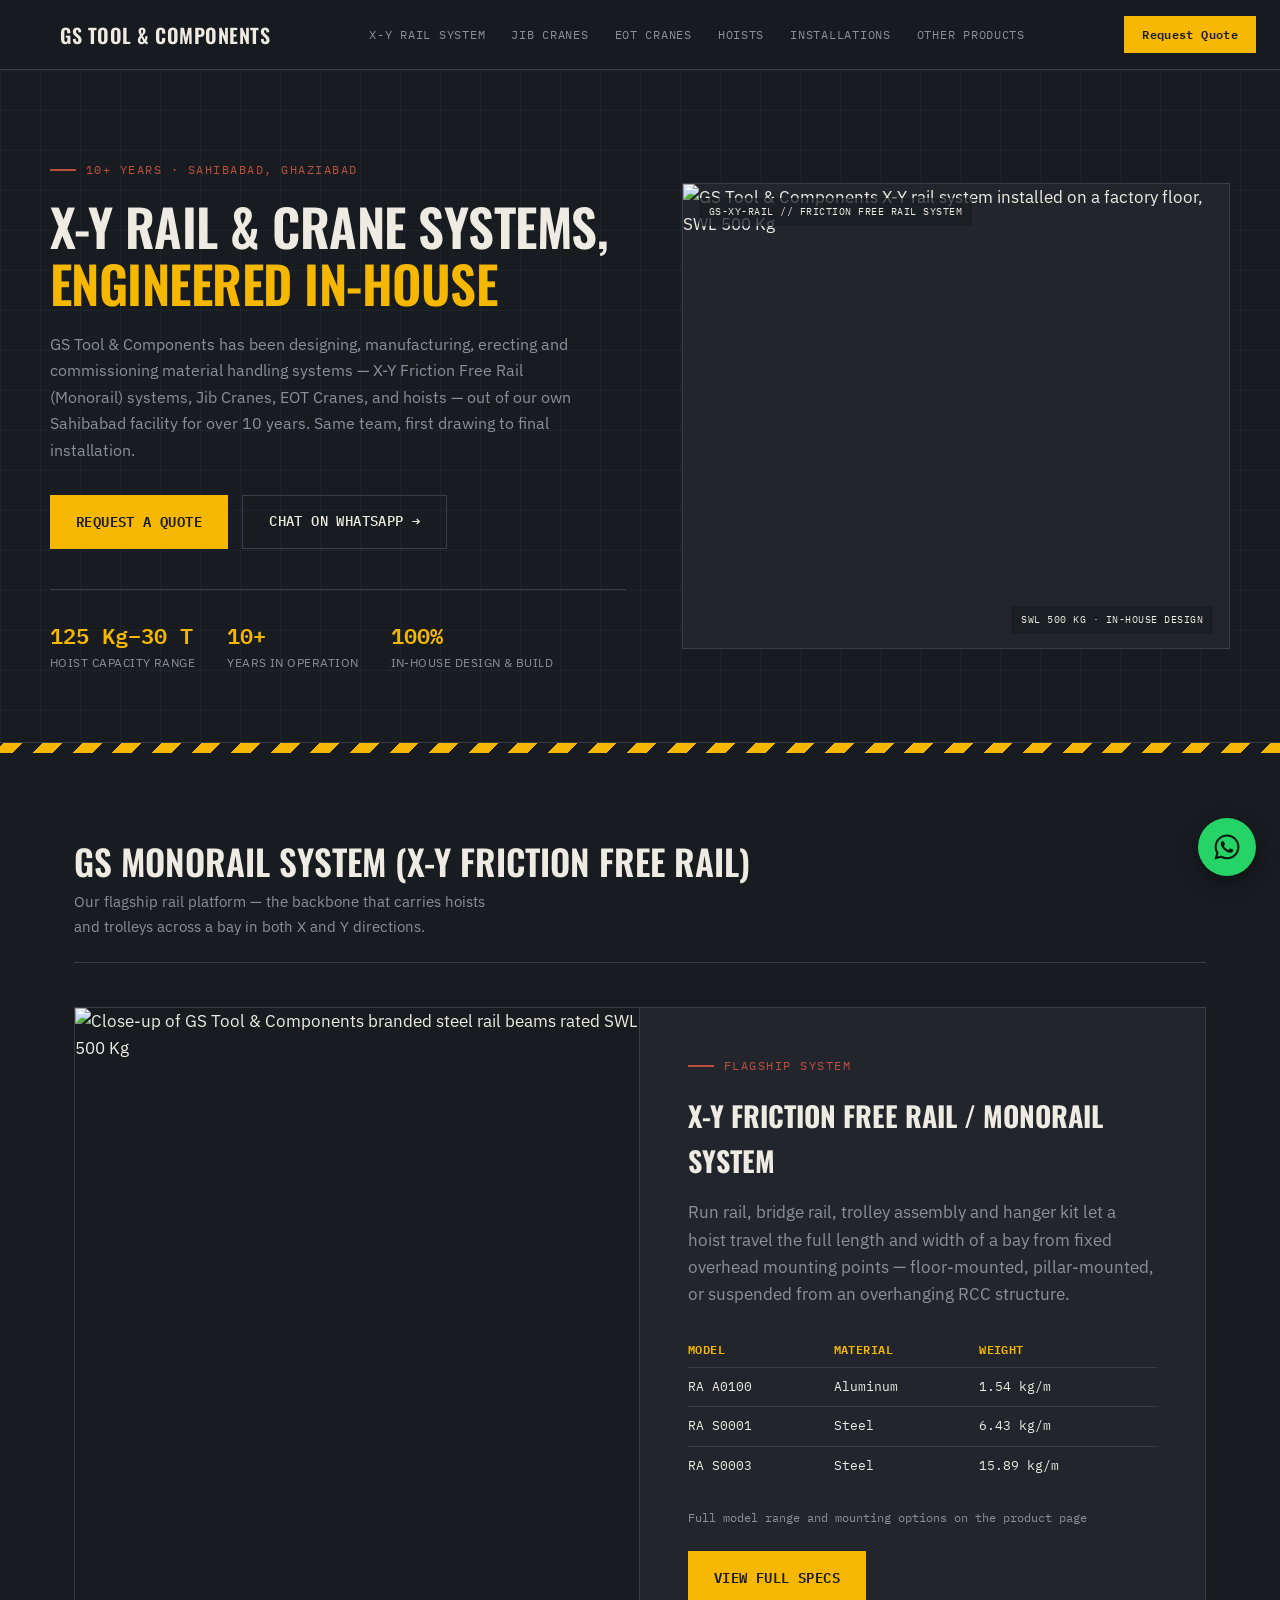
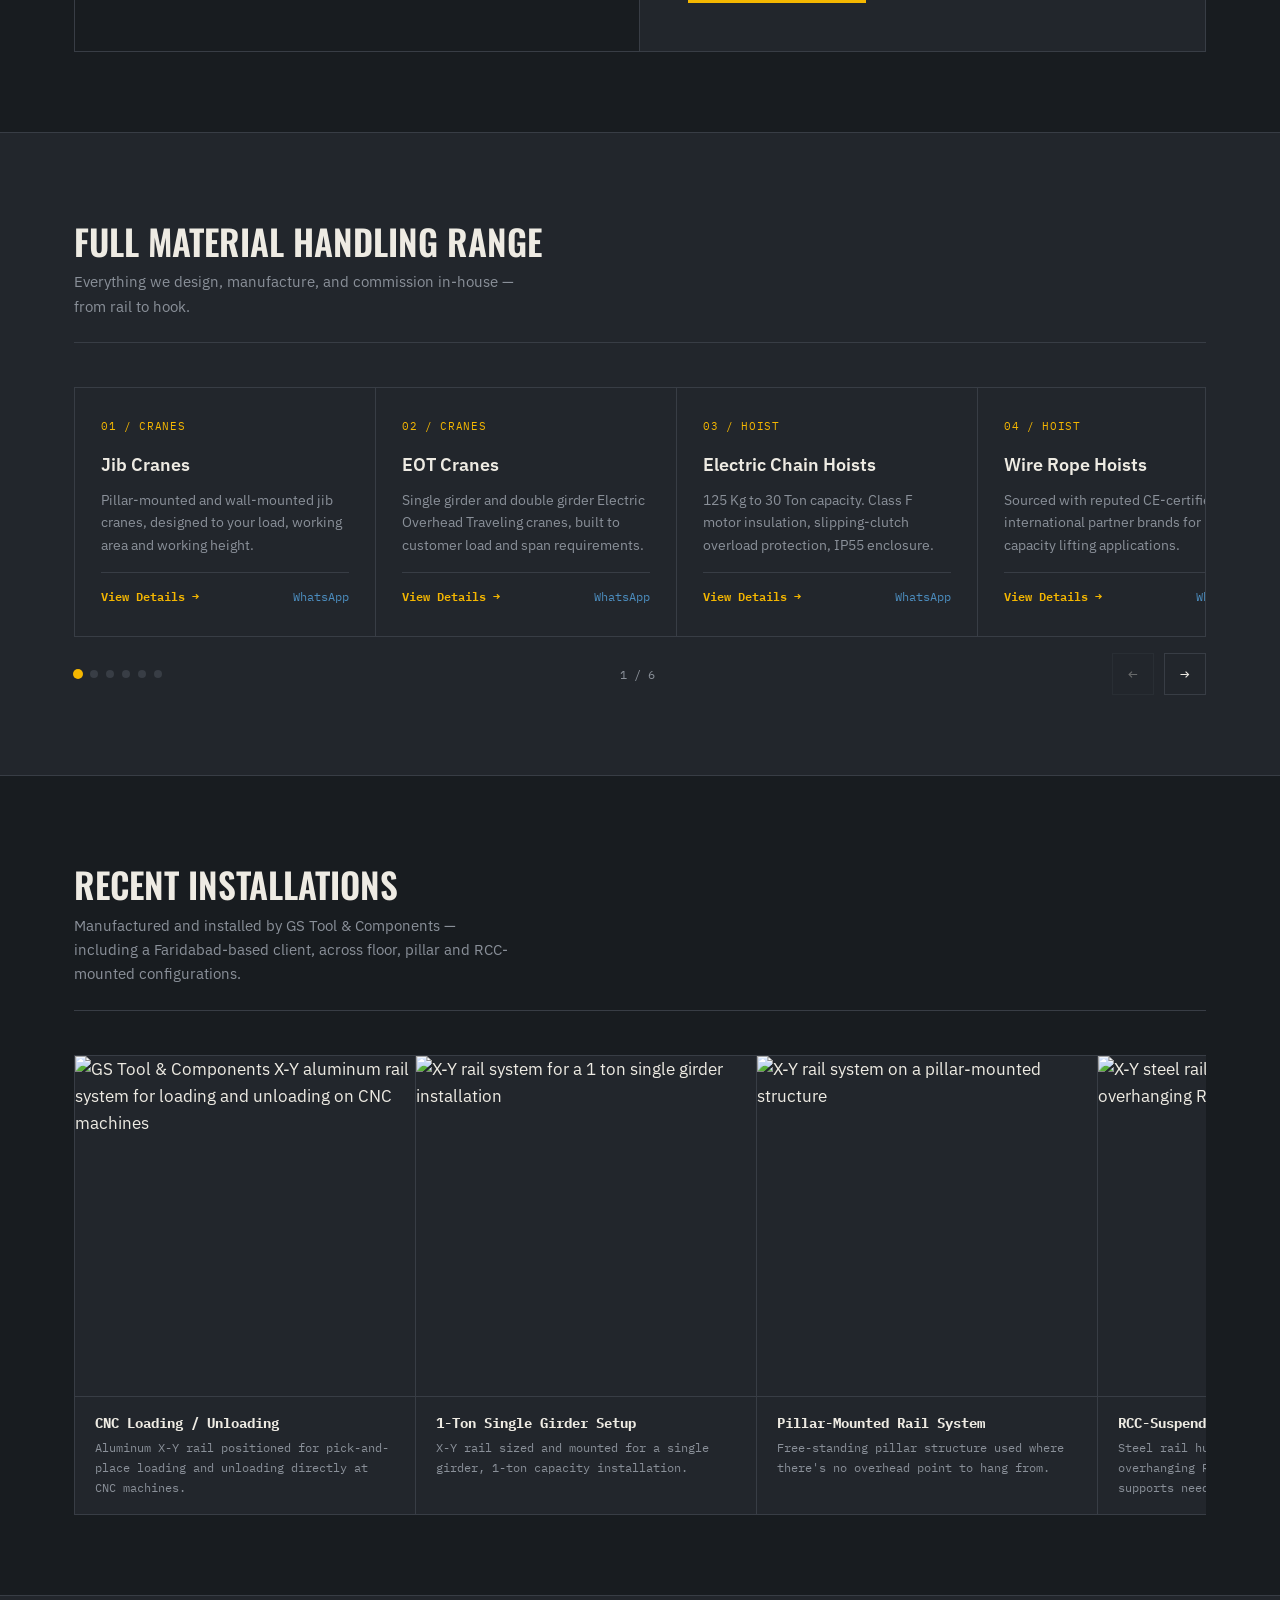
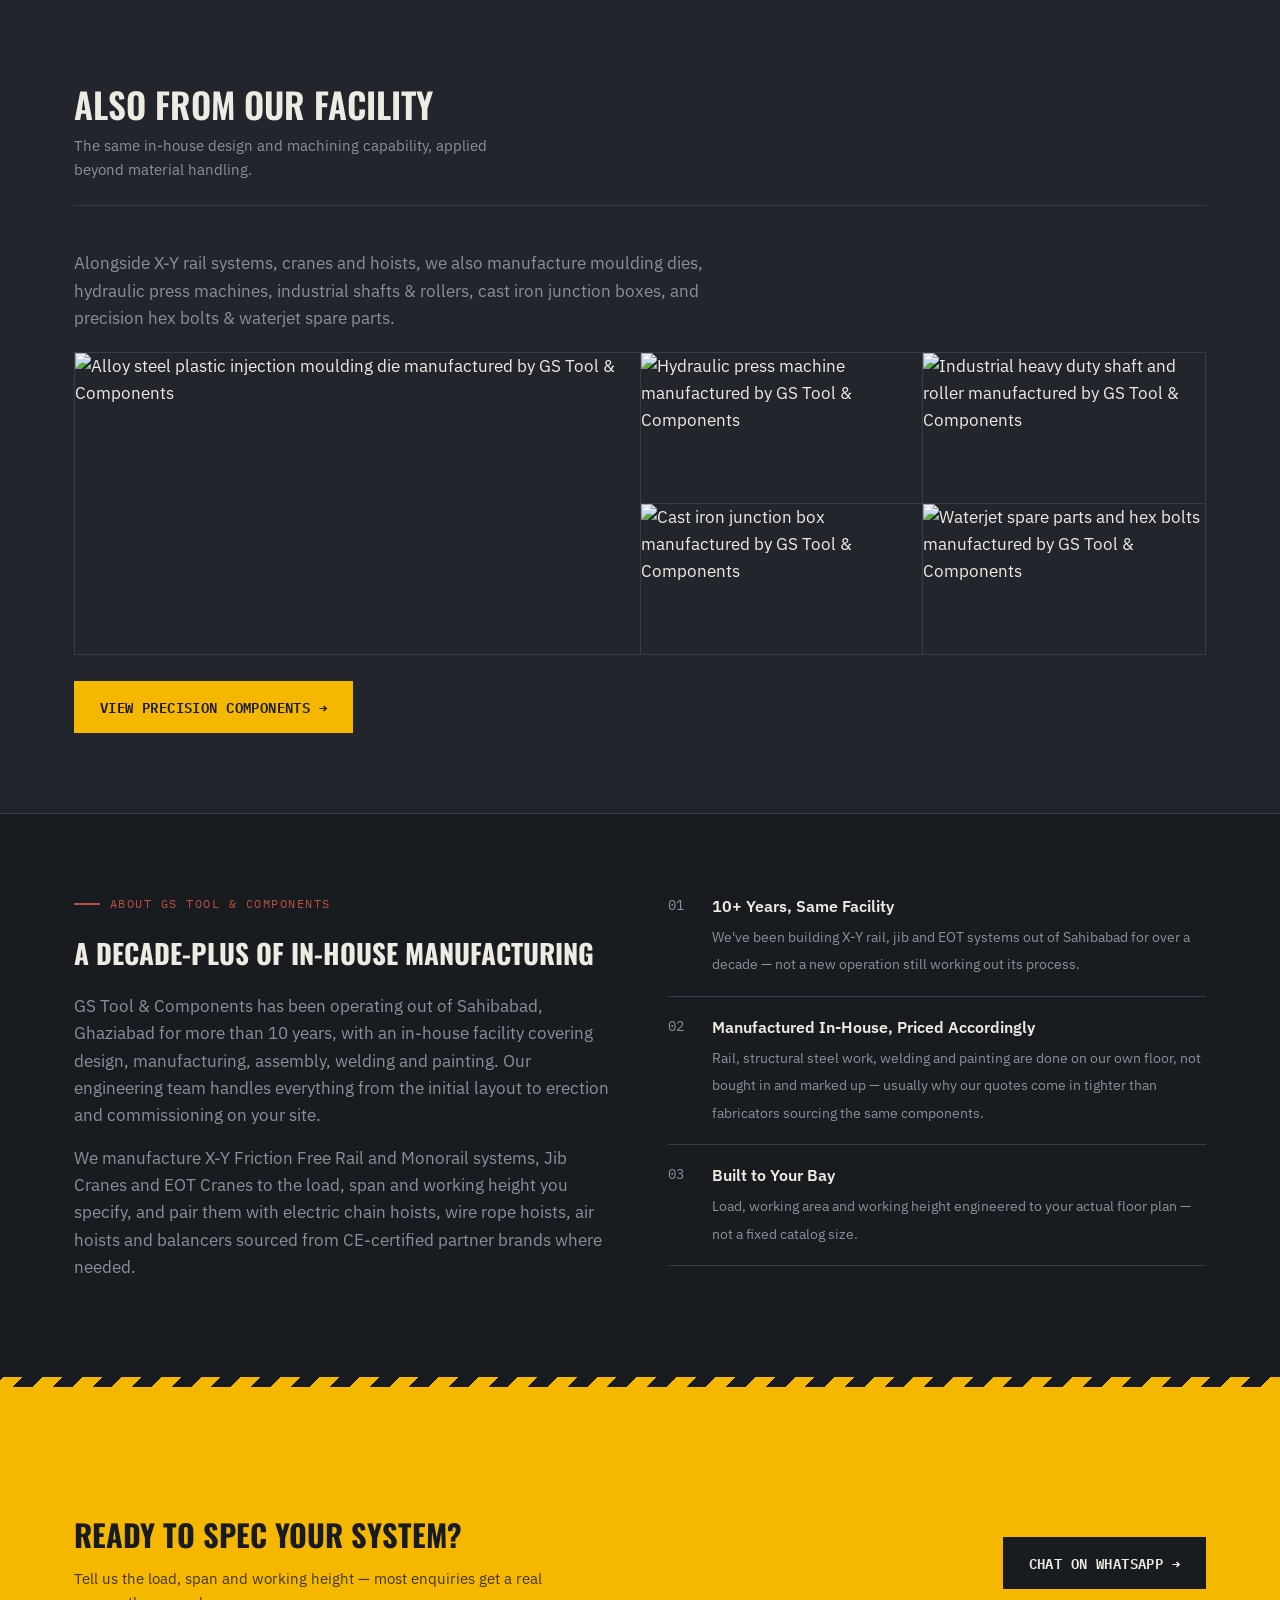
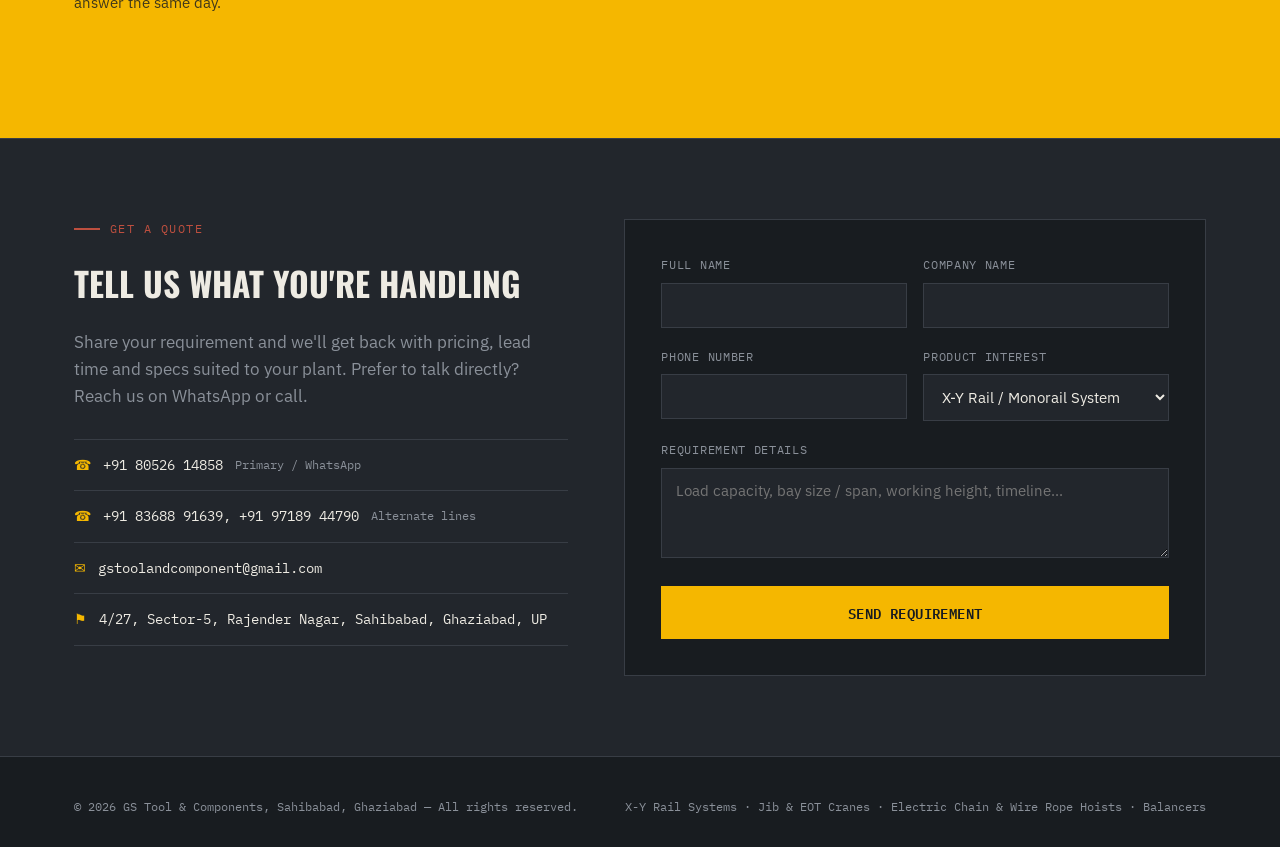
==== index.html @ 78011ec5 "Homepage title: name main products and manufacturer" ====
<!DOCTYPE html>
<html lang="en">
<head>
<meta charset="UTF-8">
<meta name="viewport" content="width=device-width, initial-scale=1.0">
<title>GS Tool &amp; Components | X-Y Rail, Jib &amp; EOT Crane Manufacturer, Ghaziabad</title>
<meta name="description" content="GS Tool & Components is a turnkey material handling solution provider in Ghaziabad, Uttar Pradesh — manufacturing X-Y Friction Free Rail / Monorail systems, Jib Cranes, EOT Cranes, Electric Chain Hoists, Wire Rope Hoists and Balancers.">
<meta name="keywords" content="X-Y friction free rail system, monorail crane manufacturer Ghaziabad, jib crane manufacturer India, EOT crane manufacturer, electric chain hoist supplier, wire rope hoist, air balancer spring balancer, GS Tool and Components">
<link rel="canonical" href="https://gstoolcomponents.com/">
<meta property="og:title" content="GS Tool &amp; Components | X-Y Rail, Jib &amp; EOT Crane Manufacturer, Ghaziabad">
<meta property="og:description" content="GS Tool & Components is a turnkey material handling solution provider in Ghaziabad, Uttar Pradesh — manufacturing X-Y Friction Free Rail / Monorail systems, Jib Cranes, EOT Cranes, Electric Chain Hoists, Wire Rope Hoists and Balancers.">
<meta property="og:type" content="website">

<link rel="preconnect" href="https://fonts.googleapis.com">
<link href="https://fonts.googleapis.com/css2?family=Oswald:wght@400;500;600;700&family=IBM+Plex+Sans:wght@400;500;600;700&family=IBM+Plex+Mono:wght@400;500;600&display=swap" rel="stylesheet">
<link rel="icon" type="image/svg+xml" href="images/favicon.svg">
<link rel="stylesheet" href="css/style.css">
<script type="application/ld+json">
{
  "@context": "https://schema.org",
  "@type": "ManufacturingBusiness",
  "name": "GS Tool & Components",
  "description": "Turnkey material handling solution provider manufacturing X-Y Friction Free Rail / Monorail systems, Jib Cranes, EOT Cranes, Electric Chain Hoists, Wire Rope Hoists and Balancers.",
  "url": "https://gstoolcomponents.com/",
  "telephone": "+91-80526-14858",
  "email": "gstoolandcomponent@gmail.com",
  "address": {
    "@type": "PostalAddress",
    "streetAddress": "4/27, Sector-5, Rajender Nagar",
    "addressLocality": "Sahibabad, Ghaziabad",
    "addressRegion": "Uttar Pradesh",
    "addressCountry": "IN"
  },
  "areaServed": "IN",
  "sameAs": [],
  "makesOffer": [
    { "@type": "Offer", "itemOffered": { "@type": "Service", "name": "X-Y Friction Free Rail / Monorail System" } },
    { "@type": "Offer", "itemOffered": { "@type": "Service", "name": "Jib Crane" } },
    { "@type": "Offer", "itemOffered": { "@type": "Service", "name": "EOT Crane" } },
    { "@type": "Offer", "itemOffered": { "@type": "Service", "name": "Electric Chain Hoist" } },
    { "@type": "Offer", "itemOffered": { "@type": "Service", "name": "Wire Rope Hoist" } },
    { "@type": "Offer", "itemOffered": { "@type": "Service", "name": "Air & Spring Balancers" } },
    { "@type": "Offer", "itemOffered": { "@type": "Service", "name": "Moulding Dies" } },
    { "@type": "Offer", "itemOffered": { "@type": "Service", "name": "Hydraulic Press Machines" } },
    { "@type": "Offer", "itemOffered": { "@type": "Service", "name": "Industrial Shafts & Rollers" } },
    { "@type": "Offer", "itemOffered": { "@type": "Service", "name": "Cast Iron Junction Boxes" } }
  ]
}
</script>
</head>
<body>

<header>
  <div class="header-inner">
    <a class="logo" href="index.html"><span class="mark"></span>GS Tool &amp; Components</a>
    <nav id="siteNav">
      <a href="products/xy-rail-system.html">X-Y Rail System</a>
      <a href="products/jib-crane.html">Jib Cranes</a>
      <a href="products/eot-crane.html">EOT Cranes</a>
      <a href="products/electric-chain-hoist.html">Hoists</a>
      <a href="#installations">Installations</a>
      <a href="products/precision-components.html">Other Products</a>
    </nav>
        <button class="nav-toggle" id="navToggle" aria-label="Toggle menu" aria-expanded="false" aria-controls="siteNav">
      <span></span><span></span><span></span>
    </button>

    <a class="header-cta" href="index.html#contact">Request Quote</a>
  </div>
</header>

<section class="hero">
  <div class="blueprint-bg"></div>
  <div class="hero-inner">
    <div>
      <div class="eyebrow">10+ Years · Sahibabad, Ghaziabad</div>
      <h1>X-Y Rail &amp; Crane Systems, <span>Engineered In-House</span></h1>
      <p class="sub">GS Tool &amp; Components has been designing, manufacturing, erecting and commissioning material handling systems — X-Y Friction Free Rail (Monorail) systems, Jib Cranes, EOT Cranes, and hoists — out of our own Sahibabad facility for over 10 years. Same team, first drawing to final installation.</p>
      <div class="hero-ctas">
        <a href="#contact" class="btn-primary">Request a Quote</a>
        <a href="https://wa.me/918052614858?text=Hi%2C%20I%27m%20interested%20in%20your%20X-Y%20Rail%20/%20Crane%20System.%20Please%20share%20details." class="btn-secondary" target="_blank" rel="noopener">Chat on WhatsApp →</a>
      </div>
      <div class="hero-stats">
        <div><div class="stat-num">125 Kg–30 T</div><div class="stat-label">Hoist Capacity Range</div></div>
        <div><div class="stat-num">10+</div><div class="stat-label">Years in Operation</div></div>
        <div><div class="stat-num">100%</div><div class="stat-label">In-House Design &amp; Build</div></div>
      </div>
    </div>
    <div class="crane-stage">
      <img class="crane-photo" src="images/installation-01.jpg" alt="GS Tool & Components X-Y rail system installed on a factory floor, SWL 500 Kg">
    </div>
  </div>
</section>

<div class="hazard-divider"></div>

<section id="rail">
  <div class="wrap">
    <div class="section-head">
      <div>
        <h2>GS Monorail System (X-Y Friction Free Rail)</h2>
        <p>Our flagship rail platform — the backbone that carries hoists and trolleys across a bay in both X and Y directions.</p>
      </div>
    </div>
    <div class="spotlight">
      <div class="spotlight-grid">
        <div class="spotlight-media">
          <img src="images/installation-02.jpg" alt="Close-up of GS Tool & Components branded steel rail beams rated SWL 500 Kg" loading="lazy">
        </div>
        <div class="spotlight-content">
          <div class="eyebrow">Flagship System</div>
          <h3>X-Y Friction Free Rail / Monorail System</h3>
          <p class="desc">Run rail, bridge rail, trolley assembly and hanger kit let a hoist travel the full length and width of a bay from fixed overhead mounting points — floor-mounted, pillar-mounted, or suspended from an overhanging RCC structure.</p>
          <table class="spec-table">
            <tr><th>Model</th><th>Material</th><th>Weight</th></tr>
            <tr><td>RA A0100</td><td>Aluminum</td><td>1.54 kg/m</td></tr>
            <tr><td>RA S0001</td><td>Steel</td><td>6.43 kg/m</td></tr>
            <tr><td>RA S0003</td><td>Steel</td><td>15.89 kg/m</td></tr>
          </table>
          <div class="spec-note">Full model range and mounting options on the product page</div>
          <a href="products/xy-rail-system.html" class="btn-primary" style="display:inline-block;">View Full Specs</a>
        </div>
      </div>
    </div>
  </div>
</section>

<section id="products" style="background:var(--graphite-panel); border-top:1px solid var(--hairline); border-bottom:1px solid var(--hairline);">
  <div class="wrap">
    <div class="section-head">
      <div>
        <h2>Full Material Handling Range</h2>
        <p>Everything we design, manufacture, and commission in-house — from rail to hook.</p>
      </div>
    </div>
    <div class="carousel">
      <div class="carousel-track" id="productsTrack">
        <div class="product-card">
          <span class="product-index">01 / CRANES</span>
          <h4>Jib Cranes</h4>
          <p>Pillar-mounted and wall-mounted jib cranes, designed to your load, working area and working height.</p>
          <div class="product-card-links"><a class="view-details" href="products/jib-crane.html">View Details →</a><a href="https://wa.me/918052614858?text=Hi%2C%20I%27d%20like%20a%20quote%20for%20a%20Jib%20Crane." target="_blank" rel="noopener">WhatsApp</a></div>
        </div>
        <div class="product-card">
          <span class="product-index">02 / CRANES</span>
          <h4>EOT Cranes</h4>
          <p>Single girder and double girder Electric Overhead Traveling cranes, built to customer load and span requirements.</p>
          <div class="product-card-links"><a class="view-details" href="products/eot-crane.html">View Details →</a><a href="https://wa.me/918052614858?text=Hi%2C%20I%27d%20like%20a%20quote%20for%20an%20EOT%20Crane." target="_blank" rel="noopener">WhatsApp</a></div>
        </div>
        <div class="product-card">
          <span class="product-index">03 / HOIST</span>
          <h4>Electric Chain Hoists</h4>
          <p>125 Kg to 30 Ton capacity. Class F motor insulation, slipping-clutch overload protection, IP55 enclosure.</p>
          <div class="product-card-links"><a class="view-details" href="products/electric-chain-hoist.html">View Details →</a><a href="https://wa.me/918052614858?text=Hi%2C%20I%27d%20like%20a%20quote%20for%20an%20Electric%20Chain%20Hoist." target="_blank" rel="noopener">WhatsApp</a></div>
        </div>
        <div class="product-card">
          <span class="product-index">04 / HOIST</span>
          <h4>Wire Rope Hoists</h4>
          <p>Sourced with reputed CE-certified international partner brands for higher-capacity lifting applications.</p>
          <div class="product-card-links"><a class="view-details" href="products/wire-rope-hoist.html">View Details →</a><a href="https://wa.me/918052614858?text=Hi%2C%20I%27d%20like%20a%20quote%20for%20a%20Wire%20Rope%20Hoist." target="_blank" rel="noopener">WhatsApp</a></div>
        </div>
        <div class="product-card">
          <span class="product-index">05 / HOIST</span>
          <h4>Air Hoists</h4>
          <p>Pneumatic hoisting for hazardous or wash-down areas where electric hoists aren't suitable.</p>
          <div class="product-card-links"><a class="view-details" href="products/air-hoist.html">View Details →</a><a href="https://wa.me/918052614858?text=Hi%2C%20I%27d%20like%20a%20quote%20for%20an%20Air%20Hoist." target="_blank" rel="noopener">WhatsApp</a></div>
        </div>
        <div class="product-card">
          <span class="product-index">06 / ERGONOMICS</span>
          <h4>Air &amp; Spring Balancers</h4>
          <p>Zero-gravity air balancers (50–270 Kg) and spring balancers — tool hose, air tool reel, torque reel, and more.</p>
          <div class="product-card-links"><a class="view-details" href="products/balancers.html">View Details →</a><a href="https://wa.me/918052614858?text=Hi%2C%20I%27d%20like%20a%20quote%20for%20Air%20/%20Spring%20Balancers." target="_blank" rel="noopener">WhatsApp</a></div>
        </div>
      </div>
      <div class="carousel-nav">
        <div class="carousel-dots" id="productsDots"></div>
        <span class="carousel-counter" id="productsCounter"></span>
        <div class="carousel-arrows">
          <button class="carousel-btn" id="productsPrev" aria-label="Previous products" type="button">←</button>
          <button class="carousel-btn" id="productsNext" aria-label="Next products" type="button">→</button>
        </div>
      </div>
    </div>
  </div>
</section>

<section id="installations">
  <div class="wrap">
    <div class="section-head">
      <div>
        <h2>Recent Installations</h2>
        <p>Manufactured and installed by GS Tool &amp; Components — including a Faridabad-based client, across floor, pillar and RCC-mounted configurations.</p>
      </div>
    </div>
    <div class="carousel ticker">
      <div class="carousel-track ticker-track" id="galleryTrack">
        <div class="gallery-item">
          <img src="images/installation-03-cnc-loading.jpg" alt="GS Tool & Components X-Y aluminum rail system for loading and unloading on CNC machines" loading="lazy">
          <div class="gallery-caption"><strong>CNC Loading / Unloading</strong>Aluminum X-Y rail positioned for pick-and-place loading and unloading directly at CNC machines.</div>
        </div>
        <div class="gallery-item">
          <img src="images/installation-06-single-girder.jpg" alt="X-Y rail system for a 1 ton single girder installation" loading="lazy">
          <div class="gallery-caption"><strong>1-Ton Single Girder Setup</strong>X-Y rail sized and mounted for a single girder, 1-ton capacity installation.</div>
        </div>
        <div class="gallery-item">
          <img src="images/installation-04-pillar-mounted.jpg" alt="X-Y rail system on a pillar-mounted structure" loading="lazy">
          <div class="gallery-caption"><strong>Pillar-Mounted Rail System</strong>Free-standing pillar structure used where there's no overhead point to hang from.</div>
        </div>
        <div class="gallery-item">
          <img src="images/installation-05-rcc-mounted.jpg" alt="X-Y steel rail system suspended from an overhanging RCC structure" loading="lazy">
          <div class="gallery-caption"><strong>RCC-Suspended Rail System</strong>Steel rail hung directly from an overhanging RCC structure — no floor supports needed.</div>
        </div>
      </div>
    </div>
  </div>
</section>

<section style="background:var(--graphite-panel); border-top:1px solid var(--hairline); border-bottom:1px solid var(--hairline);">
  <div class="wrap">
    <div class="section-head">
      <div>
        <h2>Also From Our Facility</h2>
        <p>The same in-house design and machining capability, applied beyond material handling.</p>
      </div>
    </div>
    <p style="color:var(--steel-gray-mid); max-width:640px; margin-bottom:20px;">Alongside X-Y rail systems, cranes and hoists, we also manufacture moulding dies, hydraulic press machines, industrial shafts &amp; rollers, cast iron junction boxes, and precision hex bolts &amp; waterjet spare parts.</p>
    <div class="collage-grid">
      <div class="collage-item collage-big"><img src="images/moulding-die-01.jpg" alt="Alloy steel plastic injection moulding die manufactured by GS Tool & Components" loading="lazy"></div>
      <div class="collage-item"><img src="images/hydraulic-press-01.jpg" alt="Hydraulic press machine manufactured by GS Tool & Components" loading="lazy"></div>
      <div class="collage-item"><img src="images/shaft-roller-01.jpg" alt="Industrial heavy duty shaft and roller manufactured by GS Tool & Components" loading="lazy"></div>
      <div class="collage-item"><img src="images/junction-box-01.jpeg" alt="Cast iron junction box manufactured by GS Tool & Components" loading="lazy"></div>
      <div class="collage-item"><img src="images/waterjet-part-01.jpeg" alt="Waterjet spare parts and hex bolts manufactured by GS Tool & Components" loading="lazy"></div>
    </div>
    <a href="products/precision-components.html" class="btn-primary" style="display:inline-block;">View Precision Components →</a>
  </div>
</section>

<section id="about">
  <div class="wrap">
    <div class="about-grid">
      <div>
        <div class="eyebrow">About GS Tool &amp; Components</div>
        <h2 style="font-family:var(--font-display); text-transform:uppercase; font-size:1.7rem; margin-bottom:18px;">A Decade-Plus of In-House Manufacturing</h2>
        <p>GS Tool &amp; Components has been operating out of Sahibabad, Ghaziabad for more than 10 years, with an in-house facility covering design, manufacturing, assembly, welding and painting. Our engineering team handles everything from the initial layout to erection and commissioning on your site.</p>
        <p>We manufacture X-Y Friction Free Rail and Monorail systems, Jib Cranes and EOT Cranes to the load, span and working height you specify, and pair them with electric chain hoists, wire rope hoists, air hoists and balancers sourced from CE-certified partner brands where needed.</p>
      </div>
      <ul class="why-list">
        <li><span class="why-num">01</span><div><strong>10+ Years, Same Facility</strong><span>We've been building X-Y rail, jib and EOT systems out of Sahibabad for over a decade — not a new operation still working out its process.</span></div></li>
        <li><span class="why-num">02</span><div><strong>Manufactured In-House, Priced Accordingly</strong><span>Rail, structural steel work, welding and painting are done on our own floor, not bought in and marked up — usually why our quotes come in tighter than fabricators sourcing the same components.</span></div></li>
        <li><span class="why-num">03</span><div><strong>Built to Your Bay</strong><span>Load, working area and working height engineered to your actual floor plan — not a fixed catalog size.</span></div></li>
      </ul>
    </div>
  </div>
</section>

<div class="hazard-divider"></div>

<section class="cta-band">
  <div class="wrap cta-band-inner">
    <div>
      <h2>Ready to Spec Your System?</h2>
      <p>Tell us the load, span and working height — most enquiries get a real answer the same day.</p>
    </div>
    <a href="https://wa.me/918052614858?text=Hi%2C%20I%27d%20like%20to%20get%20a%20quote." class="btn-dark" target="_blank" rel="noopener">Chat on WhatsApp →</a>
  </div>
</section>

<section class="lead-section" id="contact">
  <div class="wrap">
    <div class="lead-grid">
      <div class="lead-info">
        <div class="eyebrow">Get a Quote</div>
        <h2>Tell Us What You're Handling</h2>
        <p>Share your requirement and we'll get back with pricing, lead time and specs suited to your plant. Prefer to talk directly? Reach us on WhatsApp or call.</p>
        <div class="contact-line"><span class="ico">☎</span> +91 80526 14858<small>Primary / WhatsApp</small></div>
        <div class="contact-line"><span class="ico">☎</span> +91 83688 91639, +91 97189 44790<small>Alternate lines</small></div>
        <div class="contact-line"><span class="ico">✉</span> gstoolandcomponent@gmail.com</div>
        <div class="contact-line"><span class="ico">⚑</span> 4/27, Sector-5, Rajender Nagar, Sahibabad, Ghaziabad, UP</div>
      </div>

      <div>
        <form id="leadForm">
          <div class="form-two">
            <div class="form-row">
              <label for="name">Full Name</label>
              <input type="text" id="name" required>
            </div>
            <div class="form-row">
              <label for="company">Company Name</label>
              <input type="text" id="company">
            </div>
          </div>
          <div class="form-two">
            <div class="form-row">
              <label for="phone">Phone Number</label>
              <input type="tel" id="phone" required>
            </div>
            <div class="form-row">
              <label for="interest">Product Interest</label>
              <select id="interest">
                <option selected>X-Y Rail / Monorail System</option>
                <option>Jib Crane</option>
                <option>EOT Crane</option>
                <option>Electric Chain Hoist</option>
                <option>Wire Rope Hoist</option>
                <option>Air Hoist</option>
                <option>Air / Spring Balancer</option>
                <option>Precision Components / Fabrication</option>
                <option>Other</option>
              </select>
            </div>
          </div>
          <div class="form-row">
            <label for="message">Requirement Details</label>
            <textarea id="message" placeholder="Load capacity, bay size / span, working height, timeline..."></textarea>
          </div>
          <button type="submit" class="form-submit">Send Requirement</button>
        </form>
      </div>
    </div>
  </div>
</section>

<footer>
  <div class="wrap footer-inner">
    <div>© <span id="year"></span> GS Tool &amp; Components, Sahibabad, Ghaziabad — All rights reserved.</div>
    <div>X-Y Rail Systems · Jib &amp; EOT Cranes · Electric Chain &amp; Wire Rope Hoists · Balancers</div>
  </div>
</footer>

<a class="float-wa" href="https://wa.me/918052614858?text=Hi%2C%20I%20have%20an%20enquiry%20about%20your%20products." target="_blank" rel="noopener" aria-label="Chat on WhatsApp">
  <svg width="30" height="30" viewBox="0 0 24 24" fill="#0b1a10"><path d="M12.04 2c-5.46 0-9.9 4.44-9.9 9.9 0 1.75.46 3.45 1.32 4.95L2 22l5.25-1.38a9.9 9.9 0 0 0 4.79 1.22h.01c5.46 0 9.9-4.44 9.9-9.9 0-2.64-1.03-5.12-2.9-6.98A9.82 9.82 0 0 0 12.04 2zm0 18.1h-.01a8.2 8.2 0 0 1-4.18-1.14l-.3-.18-3.12.82.83-3.04-.2-.31a8.22 8.22 0 0 1-1.26-4.35c0-4.55 3.7-8.25 8.25-8.25a8.2 8.2 0 0 1 5.83 2.42 8.18 8.18 0 0 1 2.41 5.83c0 4.55-3.71 8.2-8.25 8.2zm4.52-6.16c-.25-.12-1.47-.72-1.7-.81-.23-.08-.39-.12-.56.13-.17.25-.64.81-.78.97-.15.17-.29.19-.54.06-.25-.12-1.04-.38-1.98-1.22-.73-.65-1.22-1.46-1.37-1.71-.14-.25-.02-.38.11-.5.11-.11.25-.29.37-.43.12-.14.16-.25.25-.41.08-.17.04-.31-.02-.43-.06-.12-.56-1.35-.77-1.85-.2-.48-.41-.42-.56-.43h-.48c-.17 0-.43.06-.66.31-.23.25-.86.84-.86 2.05s.88 2.38 1 2.54c.12.17 1.73 2.64 4.19 3.7.59.25 1.04.4 1.4.51.59.19 1.12.16 1.54.1.47-.07 1.47-.6 1.68-1.18.21-.58.21-1.08.14-1.18-.06-.1-.23-.16-.48-.28z"/></svg>
</a>

<script src="js/main.js"></script>
<!-- Cloudflare Web Analytics --><script type="module" src="https://static.cloudflareinsights.com/beacon.min.js" data-cf-beacon='{"token": "b29824c416db455db9053b5b14a09f09"}'></script><!-- End Cloudflare Web Analytics -->
</body>
</html>
---- css/style.css ----
:root{
  --steel-charcoal:#181C20;
  --graphite-panel:#22262C;
  --graphite-panel-2:#2A2F36;
  --safety-yellow:#F5B700;
  --brand-red:#BD4F3F;
  --blueprint-blue:#4C8DBF;
  --warm-white:#EEEBE3;
  --steel-gray-mid:#8A9099;
  --hairline:#383D45;
  --success-green:#4CAF6D;

  --font-display:'Oswald', sans-serif;
  --font-body:'IBM Plex Sans', sans-serif;
  --font-mono:'IBM Plex Mono', monospace;
}

*{box-sizing:border-box; margin:0; padding:0;}
html{scroll-behavior:smooth;}
body{
  background:var(--steel-charcoal);
  color:var(--warm-white);
  font-family:var(--font-body);
  font-size:17px;
  line-height:1.6;
  overflow-x:hidden;
}
img{max-width:100%; display:block;}
a{color:inherit;}

.wrap{max-width:1180px; margin:0 auto; padding:0 24px;}

.blueprint-bg{
  position:absolute; inset:0;
  background-image:
    linear-gradient(rgba(76,141,191,0.07) 1px, transparent 1px),
    linear-gradient(90deg, rgba(76,141,191,0.07) 1px, transparent 1px);
  background-size:40px 40px;
  pointer-events:none;
}

header{
  position:sticky; top:0; z-index:50;
  background:rgba(24,28,32,0.92);
  backdrop-filter:blur(8px);
  border-bottom:1px solid var(--hairline);
}
.header-inner{
  display:flex; align-items:center; justify-content:space-between;
  padding:16px 24px;
}
.logo{
  font-family:var(--font-display);
  font-weight:600;
  font-size:1.25rem;
  letter-spacing:0.5px;
  text-transform:uppercase;
  color:var(--warm-white);
  display:flex; align-items:center; gap:10px;
  text-decoration:none;
}
.logo .mark{
  width:26px; height:26px;
  border-radius:50%;
  background:url(../images/favicon.svg) center/cover no-repeat;
  flex-shrink:0;
}
nav{display:flex; gap:26px;}
nav a{
  font-family:var(--font-mono);
  font-size:0.76rem;
  letter-spacing:0.06em;
  text-transform:uppercase;
  color:var(--steel-gray-mid);
  text-decoration:none;
  transition:color 0.2s;
}
nav a:hover, nav a.active{color:var(--safety-yellow);}
.header-cta{
  font-family:var(--font-mono);
  font-size:0.76rem;
  background:var(--safety-yellow);
  color:var(--steel-charcoal);
  padding:9px 18px;
  text-decoration:none;
  font-weight:600;
  letter-spacing:0.03em;
  white-space:nowrap;
}
.header-cta:hover{background:#ffcb2e;}

.nav-toggle{
  display:none;
  flex-direction:column;
  justify-content:center;
  align-items:center;
  gap:5px;
  width:38px; height:38px;
  background:transparent;
  border:1px solid var(--hairline);
  cursor:pointer;
  padding:0;
  flex-shrink:0;
}
.nav-toggle span{
  display:block;
  width:18px; height:2px;
  background:var(--warm-white);
  transition:transform 0.2s, opacity 0.2s;
}
.nav-toggle[aria-expanded="true"] span:nth-child(1){transform:translateY(7px) rotate(45deg);}
.nav-toggle[aria-expanded="true"] span:nth-child(2){opacity:0;}
.nav-toggle[aria-expanded="true"] span:nth-child(3){transform:translateY(-7px) rotate(-45deg);}

/* Breadcrumb */
.breadcrumb{
  padding:18px 24px 0;
  max-width:1180px; margin:0 auto;
  font-family:var(--font-mono);
  font-size:0.75rem;
  color:var(--steel-gray-mid);
}
.breadcrumb a{color:var(--blueprint-blue); text-decoration:none;}
.breadcrumb a:hover{text-decoration:underline;}

/* Hero (home) */
.hero{
  position:relative;
  padding:90px 24px 70px;
  border-bottom:1px solid var(--hairline);
  overflow:hidden;
}
.hero-inner{
  max-width:1180px; margin:0 auto;
  display:grid;
  grid-template-columns:1.05fr 1fr;
  gap:56px;
  align-items:center;
  position:relative;
  z-index:2;
}
.eyebrow{
  font-family:var(--font-mono);
  font-size:0.78rem;
  color:var(--brand-red);
  letter-spacing:0.12em;
  text-transform:uppercase;
  display:flex; align-items:center; gap:10px;
  margin-bottom:18px;
}
.eyebrow::before{
  content:"";
  width:26px; height:2px;
  background:var(--brand-red);
  display:inline-block;
}
h1{
  font-family:var(--font-display);
  font-weight:600;
  font-size:clamp(2.2rem, 4vw, 3.4rem);
  line-height:1.1;
  letter-spacing:-0.01em;
  text-transform:uppercase;
  margin-bottom:20px;
}
h1 span{color:var(--safety-yellow);}
.hero p.sub{
  font-size:1.03rem;
  color:var(--steel-gray-mid);
  max-width:540px;
  margin-bottom:32px;
}
.hero-ctas{display:flex; gap:14px; flex-wrap:wrap;}
.btn-primary{
  background:var(--safety-yellow);
  color:var(--steel-charcoal);
  font-family:var(--font-mono);
  font-weight:600;
  font-size:0.85rem;
  letter-spacing:0.03em;
  text-transform:uppercase;
  padding:15px 26px;
  text-decoration:none;
  border:none;
  cursor:pointer;
  transition:background 0.2s, transform 0.15s;
  display:inline-block;
}
.btn-primary:hover{background:#ffcb2e; transform:translateY(-1px);}
.btn-secondary{
  background:transparent;
  color:var(--warm-white);
  border:1px solid var(--hairline);
  font-family:var(--font-mono);
  font-weight:500;
  font-size:0.85rem;
  letter-spacing:0.03em;
  text-transform:uppercase;
  padding:15px 26px;
  text-decoration:none;
  cursor:pointer;
  display:inline-flex; align-items:center; gap:8px;
  transition:border-color 0.2s, color 0.2s;
}
.btn-secondary:hover{border-color:var(--safety-yellow); color:var(--safety-yellow);}

.hero-stats{
  display:flex; gap:32px; flex-wrap:wrap;
  margin-top:40px;
  padding-top:28px;
  border-top:1px solid var(--hairline);
}
.stat-num{
  font-family:var(--font-mono);
  font-size:1.4rem;
  color:var(--safety-yellow);
  font-weight:600;
}
.stat-label{
  font-size:0.72rem;
  color:var(--steel-gray-mid);
  text-transform:uppercase;
  letter-spacing:0.04em;
}

.crane-stage{
  position:relative;
  background:var(--graphite-panel);
  border:1px solid var(--hairline);
  aspect-ratio:1/0.85;
  overflow:hidden;
}
.crane-stage::before{
  content:"GS-XY-RAIL // FRICTION FREE RAIL SYSTEM";
  position:absolute; top:14px; left:16px;
  font-family:var(--font-mono);
  font-size:0.62rem;
  letter-spacing:0.05em;
  color:var(--warm-white);
  background:rgba(24,28,32,0.72);
  padding:6px 10px;
  z-index:2;
}
.crane-stage::after{
  content:"SWL 500 KG · IN-HOUSE DESIGN";
  position:absolute; bottom:14px; right:16px;
  font-family:var(--font-mono);
  font-size:0.62rem;
  letter-spacing:0.05em;
  color:var(--warm-white);
  background:rgba(24,28,32,0.72);
  padding:6px 10px;
  z-index:2;
}
.crane-photo{
  width:100%; height:100%;
  object-fit:cover;
  display:block;
}

/* Product page hero (smaller, text only) */
.product-hero{
  padding:48px 24px 40px;
  border-bottom:1px solid var(--hairline);
}
.product-hero .wrap{max-width:1180px;}
.product-hero h1{font-size:clamp(1.9rem, 3.6vw, 2.8rem);}
.product-hero p.sub{max-width:640px; margin-bottom:0;}

.hazard-divider{
  height:10px;
  background:repeating-linear-gradient(
    -45deg,
    var(--safety-yellow),
    var(--safety-yellow) 14px,
    var(--steel-charcoal) 14px,
    var(--steel-charcoal) 28px
  );
}

.cta-band{background:var(--safety-yellow);}
.cta-band-inner{
  display:flex; align-items:center; justify-content:space-between;
  flex-wrap:wrap; gap:24px;
  padding:44px 24px;
}
.cta-band h2{
  font-family:var(--font-display);
  text-transform:uppercase;
  font-size:clamp(1.4rem, 2.6vw, 1.9rem);
  color:var(--steel-charcoal);
  margin-bottom:6px;
}
.cta-band p{
  color:var(--steel-charcoal);
  font-size:0.95rem;
  max-width:480px;
  opacity:0.82;
}
.btn-dark{
  background:var(--steel-charcoal);
  color:var(--warm-white);
  font-family:var(--font-mono);
  font-weight:600;
  font-size:0.85rem;
  letter-spacing:0.03em;
  text-transform:uppercase;
  padding:15px 26px;
  text-decoration:none;
  white-space:nowrap;
  transition:background 0.2s;
}
.btn-dark:hover{background:#2a2f36;}

section{padding:80px 0;}
.section-head{
  display:flex; justify-content:space-between; align-items:flex-end;
  margin-bottom:44px; flex-wrap:wrap; gap:16px;
  border-bottom:1px solid var(--hairline);
  padding-bottom:24px;
}
.section-head h2{
  font-family:var(--font-display);
  font-size:clamp(1.6rem, 3vw, 2.2rem);
  text-transform:uppercase;
  font-weight:600;
}
.section-head p{color:var(--steel-gray-mid); max-width:440px; font-size:0.95rem;}

.spotlight{
  background:var(--graphite-panel);
  border:1px solid var(--hairline);
}
.spotlight-grid{
  display:grid;
  grid-template-columns:1fr 1fr;
  gap:0;
}
.spotlight-media{
  background:var(--steel-charcoal);
  padding:0;
  display:flex; align-items:stretch; justify-content:center;
  border-right:1px solid var(--hairline);
  overflow:hidden;
}
.spotlight-media img{width:100%; height:100%; object-fit:cover; min-height:320px;}
.spotlight-content{padding:48px;}
.spotlight-content h3{
  font-family:var(--font-display);
  font-size:1.75rem;
  text-transform:uppercase;
  margin-bottom:16px;
}
.spotlight-content p.desc{color:var(--steel-gray-mid); margin-bottom:24px;}
.spec-table{
  width:100%;
  border-collapse:collapse;
  font-family:var(--font-mono);
  font-size:0.8rem;
  margin-bottom:24px;
}
.spec-table th{
  text-align:left; color:var(--safety-yellow);
  font-weight:600; padding:8px 8px 8px 0;
  border-bottom:1px solid var(--hairline);
  font-size:0.72rem; text-transform:uppercase; letter-spacing:0.04em;
}
.spec-table td{padding:9px 8px 9px 0; border-bottom:1px solid var(--hairline); color:var(--warm-white);}
.spec-table tr:last-child td{border-bottom:none;}
.spec-note{font-family:var(--font-mono); font-size:0.72rem; color:var(--steel-gray-mid); margin-bottom:24px;}
.table-scroll{overflow-x:auto; -webkit-overflow-scrolling:touch;}
.table-scroll .spec-table{min-width:560px;}

/* Long-form copy and FAQ (product detail pages) */
.prose{max-width:780px;}
.prose p{color:var(--steel-gray-mid); font-size:0.95rem; margin-bottom:14px;}
.prose a, .faq-list a{color:var(--safety-yellow);}
.faq-list{border-top:1px solid var(--hairline); max-width:860px;}
.faq-list details{border-bottom:1px solid var(--hairline); padding:16px 0;}
.faq-list summary{
  cursor:pointer; list-style:none; display:flex; justify-content:space-between; gap:16px;
  font-weight:600; font-size:0.98rem;
}
.faq-list summary::-webkit-details-marker{display:none;}
.faq-list summary::after{content:'+'; color:var(--safety-yellow); font-family:var(--font-mono); flex-shrink:0;}
.faq-list details[open] summary::after{content:'\2013';}
.faq-list p{color:var(--steel-gray-mid); font-size:0.9rem; margin-top:10px;}

/* Feature list (used on product detail pages) */
.feature-list{list-style:none; margin-bottom:24px;}
.feature-list li{
  padding:12px 0; border-bottom:1px solid var(--hairline);
  display:flex; gap:12px;
}
.feature-list li:last-child{border-bottom:none;}
.feature-list .dot{color:var(--safety-yellow); flex-shrink:0;}
.feature-list strong{display:block; font-family:var(--font-body); font-weight:600; font-size:0.95rem; margin-bottom:2px;}
.feature-list span{color:var(--steel-gray-mid); font-size:0.86rem;}

/* Variant cards (used for sub-types e.g. pillar/wall mounted, single/double girder) */
.variant-grid{
  display:grid; grid-template-columns:1fr 1fr; gap:1px;
  background:var(--hairline); border:1px solid var(--hairline);
  margin-bottom:8px;
}
.variant-card{background:var(--graphite-panel); padding:26px;}
.variant-card h4{font-family:var(--font-body); font-weight:600; font-size:1.1rem; margin-bottom:10px;}
.variant-card p{color:var(--steel-gray-mid); font-size:0.86rem;}
.variant-card.with-photo{padding:0;}
.variant-card.with-photo img{width:100%; height:170px; object-fit:cover; display:block;}
.variant-card.with-photo .variant-card-body{padding:22px 26px;}

.products-grid{
  display:grid;
  grid-template-columns:repeat(3, 1fr);
  gap:1px;
  background:var(--hairline);
  border:1px solid var(--hairline);
}
.product-card{
  background:var(--graphite-panel);
  padding:30px 26px;
  transition:background 0.2s;
}
.product-card:hover{background:var(--graphite-panel-2);}
.product-index{
  font-family:var(--font-mono);
  font-size:0.7rem;
  color:var(--safety-yellow);
  letter-spacing:0.06em;
  margin-bottom:14px;
  display:block;
}
.product-card h4{
  font-family:var(--font-body);
  font-size:1.15rem;
  margin-bottom:10px;
  font-weight:600;
}
.product-card p{
  color:var(--steel-gray-mid);
  font-size:0.86rem;
  margin-bottom:16px;
}
.product-card-links{
  border-top:1px solid var(--hairline);
  padding-top:14px;
  display:flex; justify-content:space-between; align-items:center;
  font-family:var(--font-mono); font-size:0.78rem;
}
.product-card-links a{text-decoration:none; color:var(--blueprint-blue);}
.product-card-links a.view-details{color:var(--safety-yellow); font-weight:600;}
.product-card-links a:hover{text-decoration:underline;}

.gallery-grid{
  display:grid;
  grid-template-columns:1fr 1fr;
  gap:1px;
  background:var(--hairline);
  border:1px solid var(--hairline);
}
.gallery-item{background:var(--graphite-panel);}
.gallery-item img{width:100%; height:340px; object-fit:cover; display:block;}
.gallery-caption{
  padding:16px 20px;
  font-family:var(--font-mono);
  font-size:0.78rem;
  color:var(--steel-gray-mid);
  border-top:1px solid var(--hairline);
}
.gallery-caption strong{color:var(--warm-white); display:block; margin-bottom:4px; font-size:0.85rem;}

.carousel{position:relative;}
.carousel-track{
  display:flex;
  gap:1px;
  background:var(--hairline);
  border:1px solid var(--hairline);
  overflow-x:auto;
  scroll-snap-type:x mandatory;
  scrollbar-width:none;
  -ms-overflow-style:none;
}
.carousel-track::-webkit-scrollbar{display:none;}
.carousel-track .product-card{flex:0 0 300px; scroll-snap-align:start;}
.carousel-track .gallery-item{flex:0 0 340px; scroll-snap-align:start;}
.carousel-nav{display:flex; align-items:center; justify-content:space-between; gap:14px; margin-top:16px; flex-wrap:wrap;}
.carousel-arrows{display:flex; gap:10px;}
.carousel-btn{
  width:42px; height:42px;
  border:1px solid var(--hairline);
  background:var(--graphite-panel);
  color:var(--warm-white);
  font-family:var(--font-mono);
  font-size:1rem;
  cursor:pointer;
  transition:background 0.2s, opacity 0.2s;
}
.carousel-btn:hover{background:var(--graphite-panel-2);}
.carousel-btn:disabled{opacity:0.35; cursor:default;}
.carousel-dots{display:flex; align-items:center; gap:8px;}
.carousel-dot{
  width:8px; height:8px; padding:0; border-radius:50%;
  border:none; background:var(--hairline); cursor:pointer;
  transition:background 0.2s, transform 0.2s;
}
.carousel-dot:hover{background:var(--steel-gray-mid);}
.carousel-dot.active{background:var(--safety-yellow); transform:scale(1.25);}
.carousel-counter{font-family:var(--font-mono); font-size:0.78rem; color:var(--steel-gray-mid);}

.carousel.ticker{overflow:hidden;}
.ticker-track{
  overflow:visible;
  scroll-snap-type:none;
  width:max-content;
  animation:ticker-scroll linear infinite;
}
@keyframes ticker-scroll{
  from{transform:translateX(0);}
  to{transform:translateX(-50%);}
}
@media (prefers-reduced-motion: reduce){
  .ticker-track{animation-play-state:paused;}
}

.collage-grid{
  display:grid;
  grid-template-columns:repeat(4, 1fr);
  grid-auto-rows:150px;
  gap:1px;
  background:var(--hairline);
  border:1px solid var(--hairline);
  margin:0 0 26px;
}
.collage-item{overflow:hidden; background:var(--graphite-panel);}
.collage-item img{width:100%; height:100%; object-fit:cover; display:block; transition:transform 0.35s ease;}
.collage-item:hover img{transform:scale(1.06);}
.collage-big{grid-column:span 2; grid-row:span 2;}

.about-grid{
  display:grid;
  grid-template-columns:1fr 1fr;
  gap:56px;
  align-items:start;
}
.about-grid p{color:var(--steel-gray-mid); margin-bottom:16px;}
.why-list{list-style:none;}
.why-list li{
  display:flex; gap:16px;
  padding:18px 0;
  border-bottom:1px solid var(--hairline);
}
.why-list li:first-child{padding-top:0;}
.why-num{
  font-family:var(--font-mono);
  color:var(--safety-yellow);
  font-size:0.85rem;
  flex-shrink:0;
  width:28px;
}
.why-list strong{display:block; margin-bottom:4px; font-family:var(--font-body); font-weight:600; font-size:1rem;}
.why-list span{color:var(--steel-gray-mid); font-size:0.88rem;}

.lead-section{
  background:var(--graphite-panel);
  border-top:1px solid var(--hairline);
  border-bottom:1px solid var(--hairline);
}
.lead-grid{
  display:grid;
  grid-template-columns:0.85fr 1fr;
  gap:56px;
}
.lead-info h2{
  font-family:var(--font-display);
  font-size:clamp(1.6rem, 3vw, 2.1rem);
  text-transform:uppercase;
  margin-bottom:18px;
}
.lead-info p{color:var(--steel-gray-mid); margin-bottom:28px;}
.contact-line{
  display:flex; align-items:center; gap:12px;
  padding:14px 0;
  border-top:1px solid var(--hairline);
  font-family:var(--font-mono);
  font-size:0.88rem;
}
.contact-line:last-child{border-bottom:1px solid var(--hairline);}
.contact-line .ico{color:var(--safety-yellow);}
.contact-line small{color:var(--steel-gray-mid); font-size:0.72rem; display:block;}

form{background:var(--steel-charcoal); border:1px solid var(--hairline); padding:36px;}
.form-row{margin-bottom:20px;}
.form-row label{
  display:block;
  font-family:var(--font-mono);
  font-size:0.72rem;
  text-transform:uppercase;
  letter-spacing:0.06em;
  color:var(--steel-gray-mid);
  margin-bottom:8px;
}
.form-row input,
.form-row select,
.form-row textarea{
  width:100%;
  background:var(--graphite-panel);
  border:1px solid var(--hairline);
  color:var(--warm-white);
  padding:12px 14px;
  font-family:var(--font-body);
  font-size:0.92rem;
}
.form-row input:focus,
.form-row select:focus,
.form-row textarea:focus{
  outline:none;
  border-color:var(--safety-yellow);
}
.form-row textarea{resize:vertical; min-height:90px;}
.form-two{display:grid; grid-template-columns:1fr 1fr; gap:16px;}
.form-submit{
  width:100%;
  background:var(--safety-yellow);
  color:var(--steel-charcoal);
  border:none;
  font-family:var(--font-mono);
  font-weight:600;
  text-transform:uppercase;
  font-size:0.85rem;
  letter-spacing:0.03em;
  padding:15px;
  cursor:pointer;
  transition:background 0.2s;
}
.form-submit:hover{background:#ffcb2e;}

.thank-you{
  display:none;
  text-align:center;
  padding:20px 4px 4px;
}
.thank-you.show{display:block;}
.thank-you .check{
  width:46px; height:46px;
  border-radius:50%;
  background:var(--success-green);
  display:flex; align-items:center; justify-content:center;
  margin:0 auto 16px;
  font-size:1.3rem;
}
.thank-you h4{
  font-family:var(--font-display);
  text-transform:uppercase;
  font-size:1.2rem;
  margin-bottom:8px;
}
.thank-you p{color:var(--steel-gray-mid); font-size:0.9rem; margin-bottom:20px;}
.wa-btn{
  display:inline-flex; align-items:center; gap:10px;
  background:#25D366;
  color:#0b1a10;
  font-family:var(--font-mono);
  font-weight:600;
  font-size:0.85rem;
  text-transform:uppercase;
  padding:14px 24px;
  text-decoration:none;
}
.wa-btn:hover{background:#2fe374;}

.trust-line{
  font-family:var(--font-mono);
  font-size:0.75rem;
  color:var(--steel-gray-mid);
  margin-top:14px;
}

/* Related products (product pages) */
.related-grid{
  display:grid; grid-template-columns:repeat(3, 1fr); gap:1px;
  background:var(--hairline); border:1px solid var(--hairline);
}
.related-card{
  background:var(--graphite-panel); padding:22px; text-decoration:none; color:var(--warm-white);
  transition:background 0.2s;
}
.related-card:hover{background:var(--graphite-panel-2);}
.related-card span{font-family:var(--font-mono); font-size:0.68rem; color:var(--safety-yellow); letter-spacing:0.05em;}
.related-card h5{font-family:var(--font-body); font-weight:600; font-size:1rem; margin-top:8px;}

footer{padding:40px 24px 30px;}
.footer-inner{
  display:flex; justify-content:space-between; align-items:center;
  flex-wrap:wrap; gap:16px;
  font-size:0.78rem; color:var(--steel-gray-mid);
  font-family:var(--font-mono);
}

.float-wa{
  position:fixed; bottom:24px; right:24px; z-index:60;
  background:#25D366;
  width:58px; height:58px;
  border-radius:50%;
  display:flex; align-items:center; justify-content:center;
  box-shadow:0 6px 20px rgba(0,0,0,0.4);
  text-decoration:none;
  animation:pulse 2.4s infinite;
}
@keyframes pulse{
  0%{box-shadow:0 0 0 0 rgba(37,211,102,0.5);}
  70%{box-shadow:0 0 0 14px rgba(37,211,102,0);}
  100%{box-shadow:0 0 0 0 rgba(37,211,102,0);}
}

@media (max-width:900px){
  .header-inner{position:relative;}
  .nav-toggle{display:flex;}
  nav{
    position:absolute;
    top:100%; left:0; right:0;
    flex-direction:column;
    gap:0;
    background:var(--steel-charcoal);
    border-bottom:1px solid var(--hairline);
    padding:0 24px;
    max-height:0;
    overflow:hidden;
    transition:max-height 0.25s ease;
  }
  nav[data-open="true"]{max-height:400px;}
  nav a{padding:16px 0; border-bottom:1px solid var(--hairline); font-size:0.85rem;}
  nav a:last-child{border-bottom:none;}
  .hero-inner{grid-template-columns:1fr;}
  .spotlight-grid{grid-template-columns:1fr;}
  .spotlight-media{border-right:none; border-bottom:1px solid var(--hairline);}
  .about-grid{grid-template-columns:1fr;}
  .lead-grid{grid-template-columns:1fr;}
  .products-grid{grid-template-columns:1fr 1fr;}
  .gallery-grid{grid-template-columns:1fr;}
  .variant-grid{grid-template-columns:1fr;}
  .related-grid{grid-template-columns:1fr;}
  .carousel-track .product-card{flex-basis:260px;}
  .carousel-track .gallery-item{flex-basis:280px;}
  .collage-grid{grid-template-columns:repeat(2, 1fr); grid-auto-rows:130px;}
}
@media (max-width:560px){
  .products-grid{grid-template-columns:1fr;}
  .form-two{grid-template-columns:1fr;}
  .hero-stats{flex-wrap:wrap; gap:20px;}
  .carousel-track .product-card{flex-basis:82vw;}
  .carousel-track .gallery-item{flex-basis:82vw;}
}

@media (prefers-reduced-motion: reduce){
  .float-wa{animation:none;}
  * {animation-duration:0.01ms !important; transition-duration:0.01ms !important;}
}
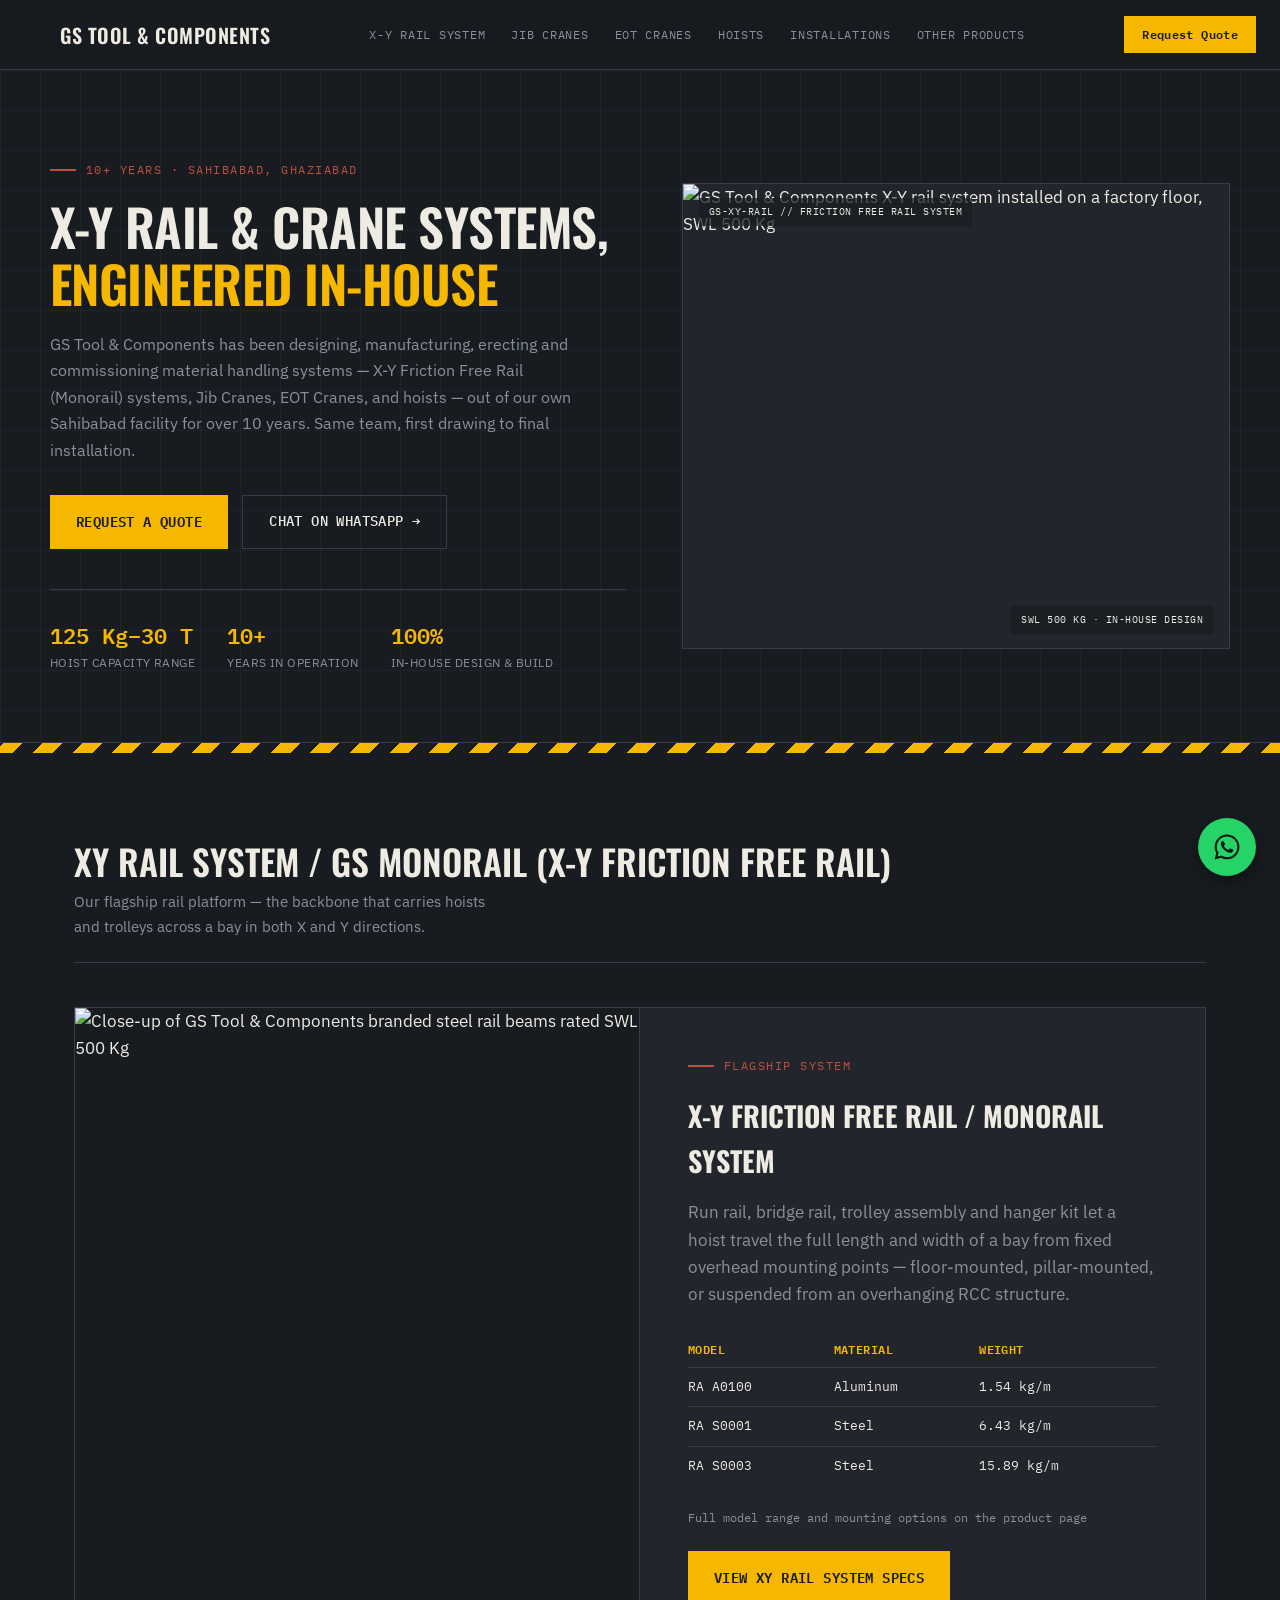
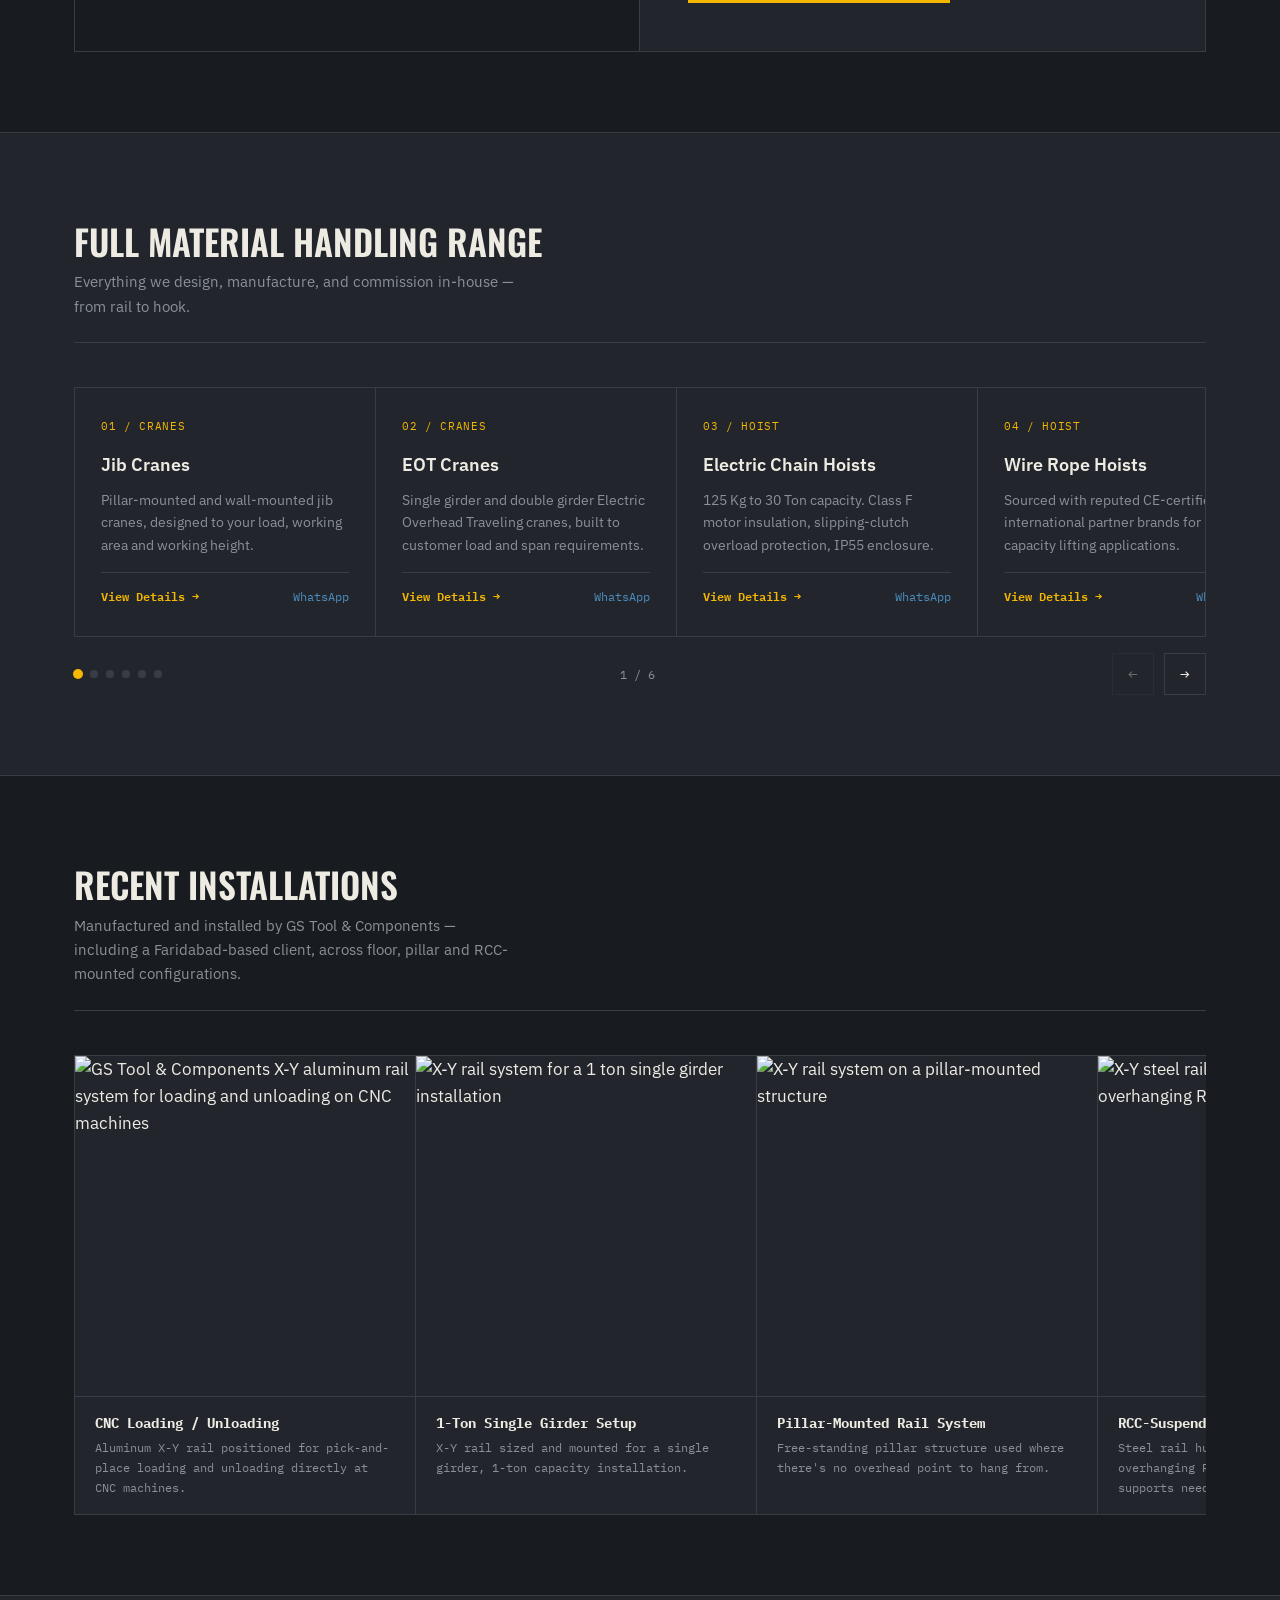
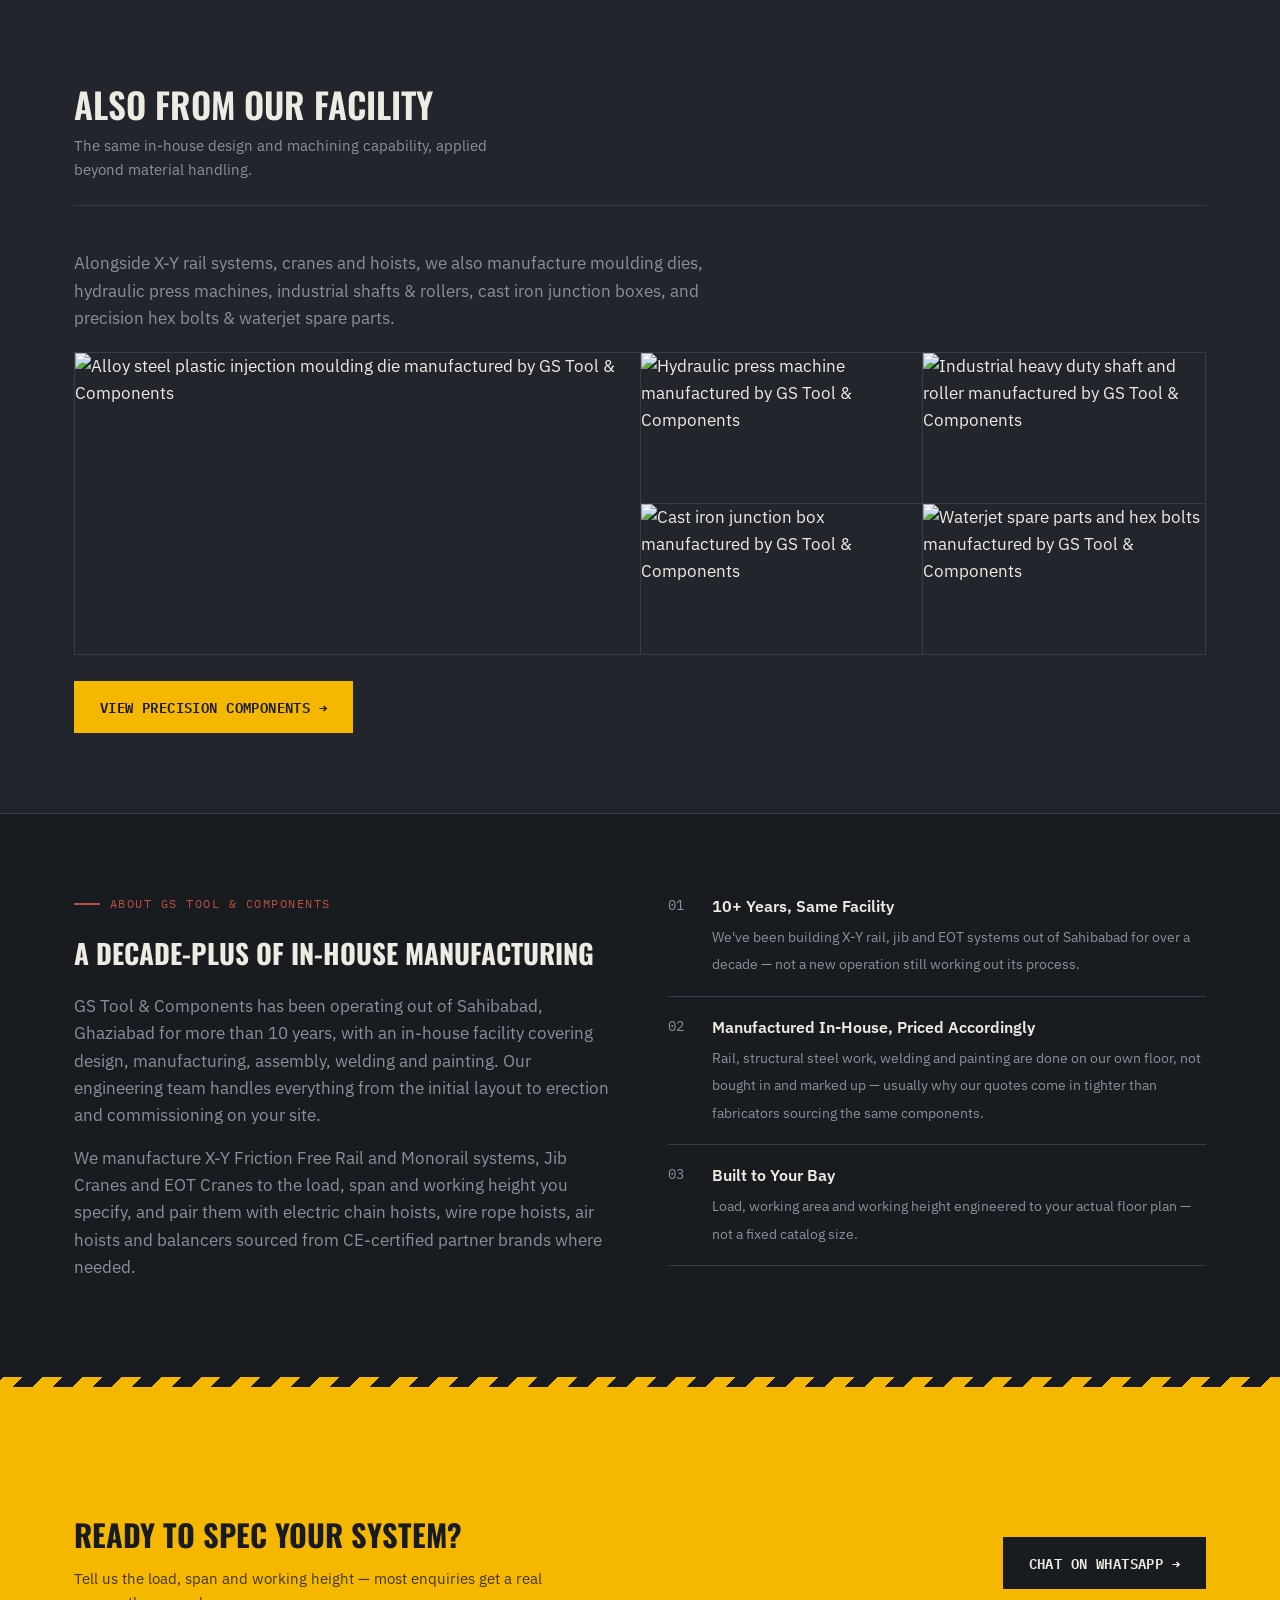
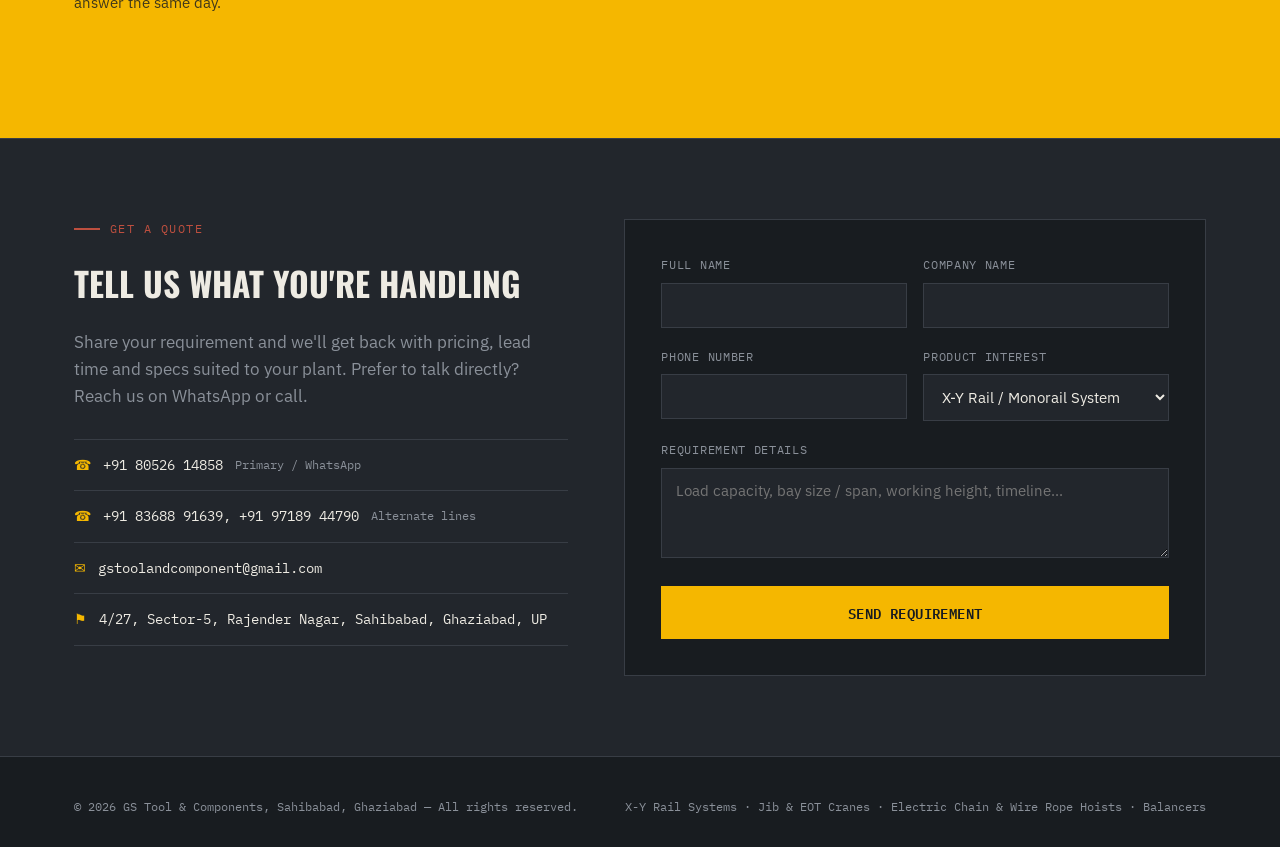
==== commit 444a38ed: "Homepage: use 'XY rail system' wording in the rail section and description Co-Authored-By: Claude Op" ====
--- a/index.html
+++ b/index.html
@@ -4,11 +4,11 @@
 <meta charset="UTF-8">
 <meta name="viewport" content="width=device-width, initial-scale=1.0">
 <title>GS Tool &amp; Components | X-Y Rail, Jib &amp; EOT Crane Manufacturer, Ghaziabad</title>
-<meta name="description" content="GS Tool & Components is a turnkey material handling solution provider in Ghaziabad, Uttar Pradesh — manufacturing X-Y Friction Free Rail / Monorail systems, Jib Cranes, EOT Cranes, Electric Chain Hoists, Wire Rope Hoists and Balancers.">
+<meta name="description" content="GS Tool & Components is a turnkey material handling solution provider in Ghaziabad, Uttar Pradesh — manufacturing XY rail (X-Y Friction Free Rail) / Monorail systems, Jib Cranes, EOT Cranes, Electric Chain Hoists, Wire Rope Hoists and Balancers.">
 <meta name="keywords" content="X-Y friction free rail system, monorail crane manufacturer Ghaziabad, jib crane manufacturer India, EOT crane manufacturer, electric chain hoist supplier, wire rope hoist, air balancer spring balancer, GS Tool and Components">
 <link rel="canonical" href="https://gstoolcomponents.com/">
 <meta property="og:title" content="GS Tool &amp; Components | X-Y Rail, Jib &amp; EOT Crane Manufacturer, Ghaziabad">
-<meta property="og:description" content="GS Tool & Components is a turnkey material handling solution provider in Ghaziabad, Uttar Pradesh — manufacturing X-Y Friction Free Rail / Monorail systems, Jib Cranes, EOT Cranes, Electric Chain Hoists, Wire Rope Hoists and Balancers.">
+<meta property="og:description" content="GS Tool & Components is a turnkey material handling solution provider in Ghaziabad, Uttar Pradesh — manufacturing XY rail (X-Y Friction Free Rail) / Monorail systems, Jib Cranes, EOT Cranes, Electric Chain Hoists, Wire Rope Hoists and Balancers.">
 <meta property="og:type" content="website">
 
 <link rel="preconnect" href="https://fonts.googleapis.com">
@@ -20,7 +20,7 @@
   "@context": "https://schema.org",
   "@type": "ManufacturingBusiness",
   "name": "GS Tool & Components",
-  "description": "Turnkey material handling solution provider manufacturing X-Y Friction Free Rail / Monorail systems, Jib Cranes, EOT Cranes, Electric Chain Hoists, Wire Rope Hoists and Balancers.",
+  "description": "Turnkey material handling solution provider manufacturing XY rail (X-Y Friction Free Rail) / Monorail systems, Jib Cranes, EOT Cranes, Electric Chain Hoists, Wire Rope Hoists and Balancers.",
   "url": "https://gstoolcomponents.com/",
   "telephone": "+91-80526-14858",
   "email": "gstoolandcomponent@gmail.com",
@@ -98,7 +98,7 @@
   <div class="wrap">
     <div class="section-head">
       <div>
-        <h2>GS Monorail System (X-Y Friction Free Rail)</h2>
+        <h2>XY Rail System / GS Monorail (X-Y Friction Free Rail)</h2>
         <p>Our flagship rail platform — the backbone that carries hoists and trolleys across a bay in both X and Y directions.</p>
       </div>
     </div>
@@ -118,7 +118,7 @@
             <tr><td>RA S0003</td><td>Steel</td><td>15.89 kg/m</td></tr>
           </table>
           <div class="spec-note">Full model range and mounting options on the product page</div>
-          <a href="products/xy-rail-system.html" class="btn-primary" style="display:inline-block;">View Full Specs</a>
+          <a href="products/xy-rail-system.html" class="btn-primary" style="display:inline-block;">View XY Rail System Specs</a>
         </div>
       </div>
     </div>
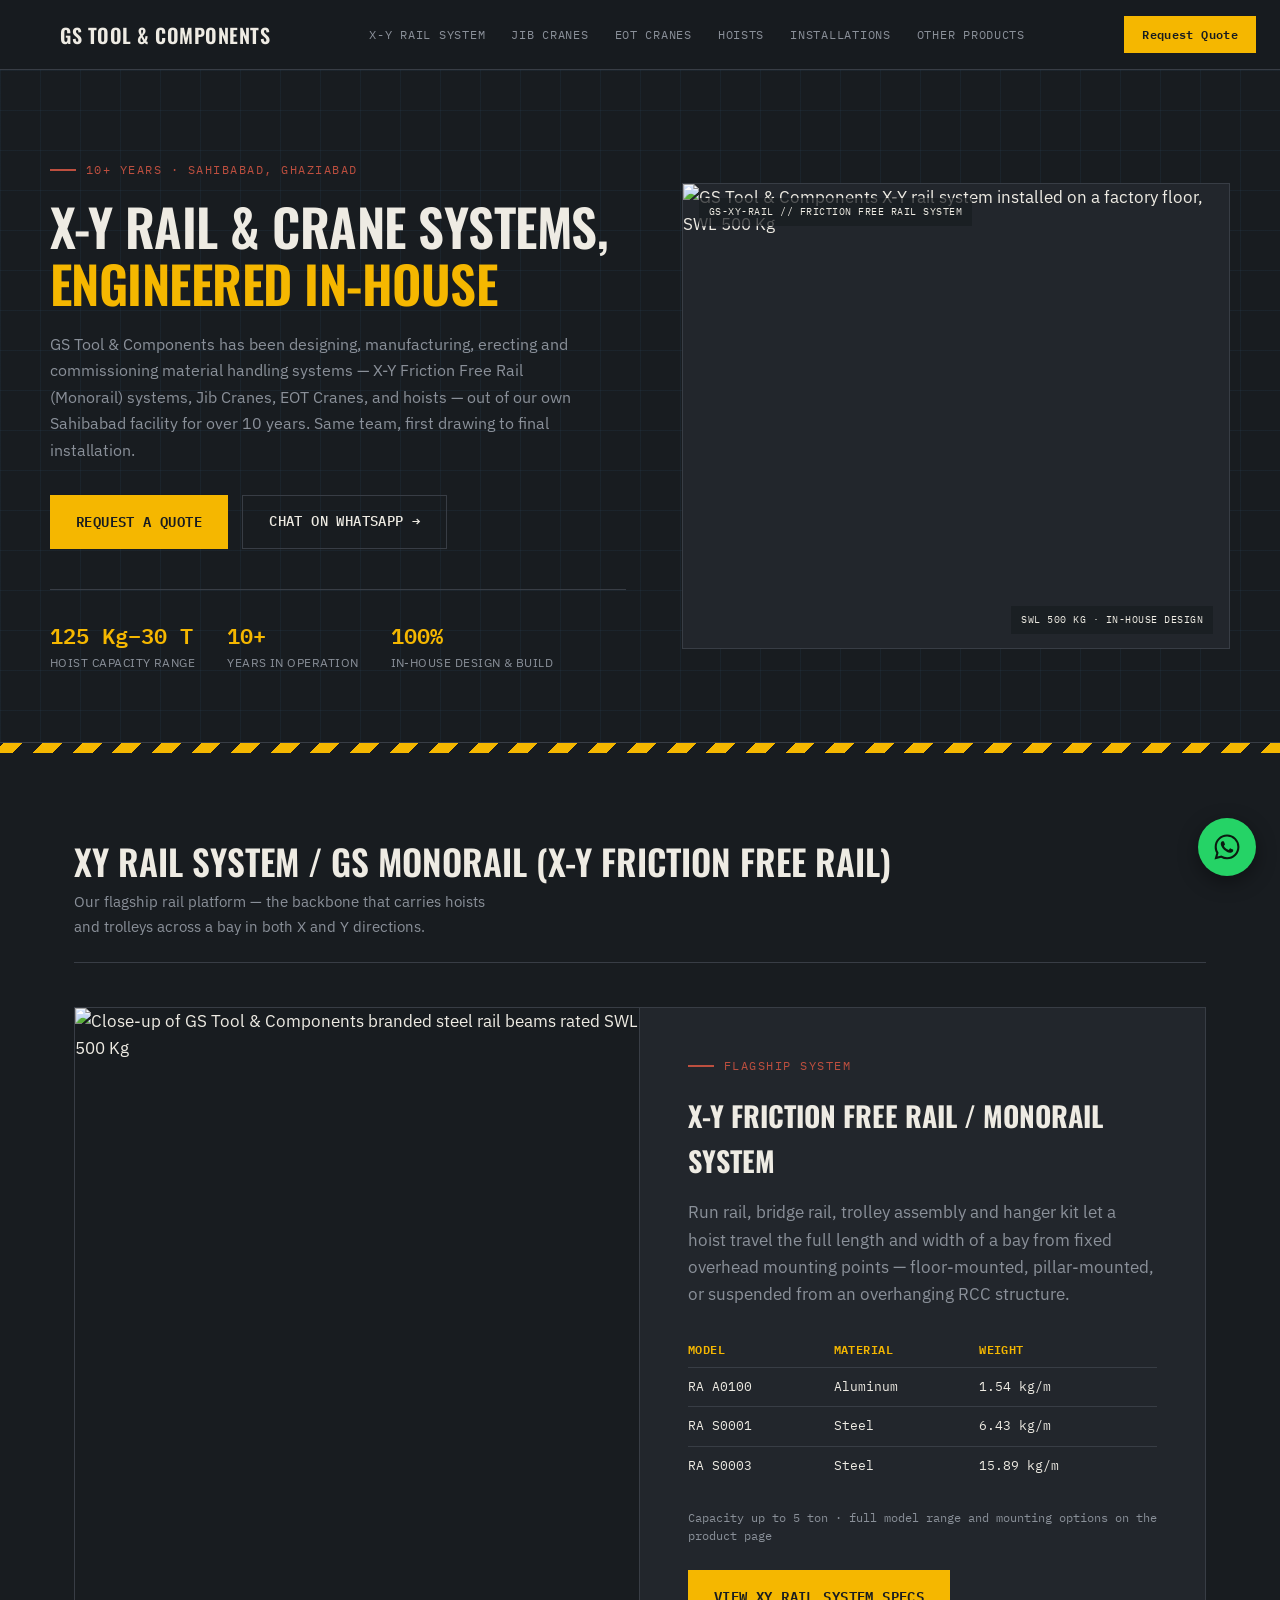
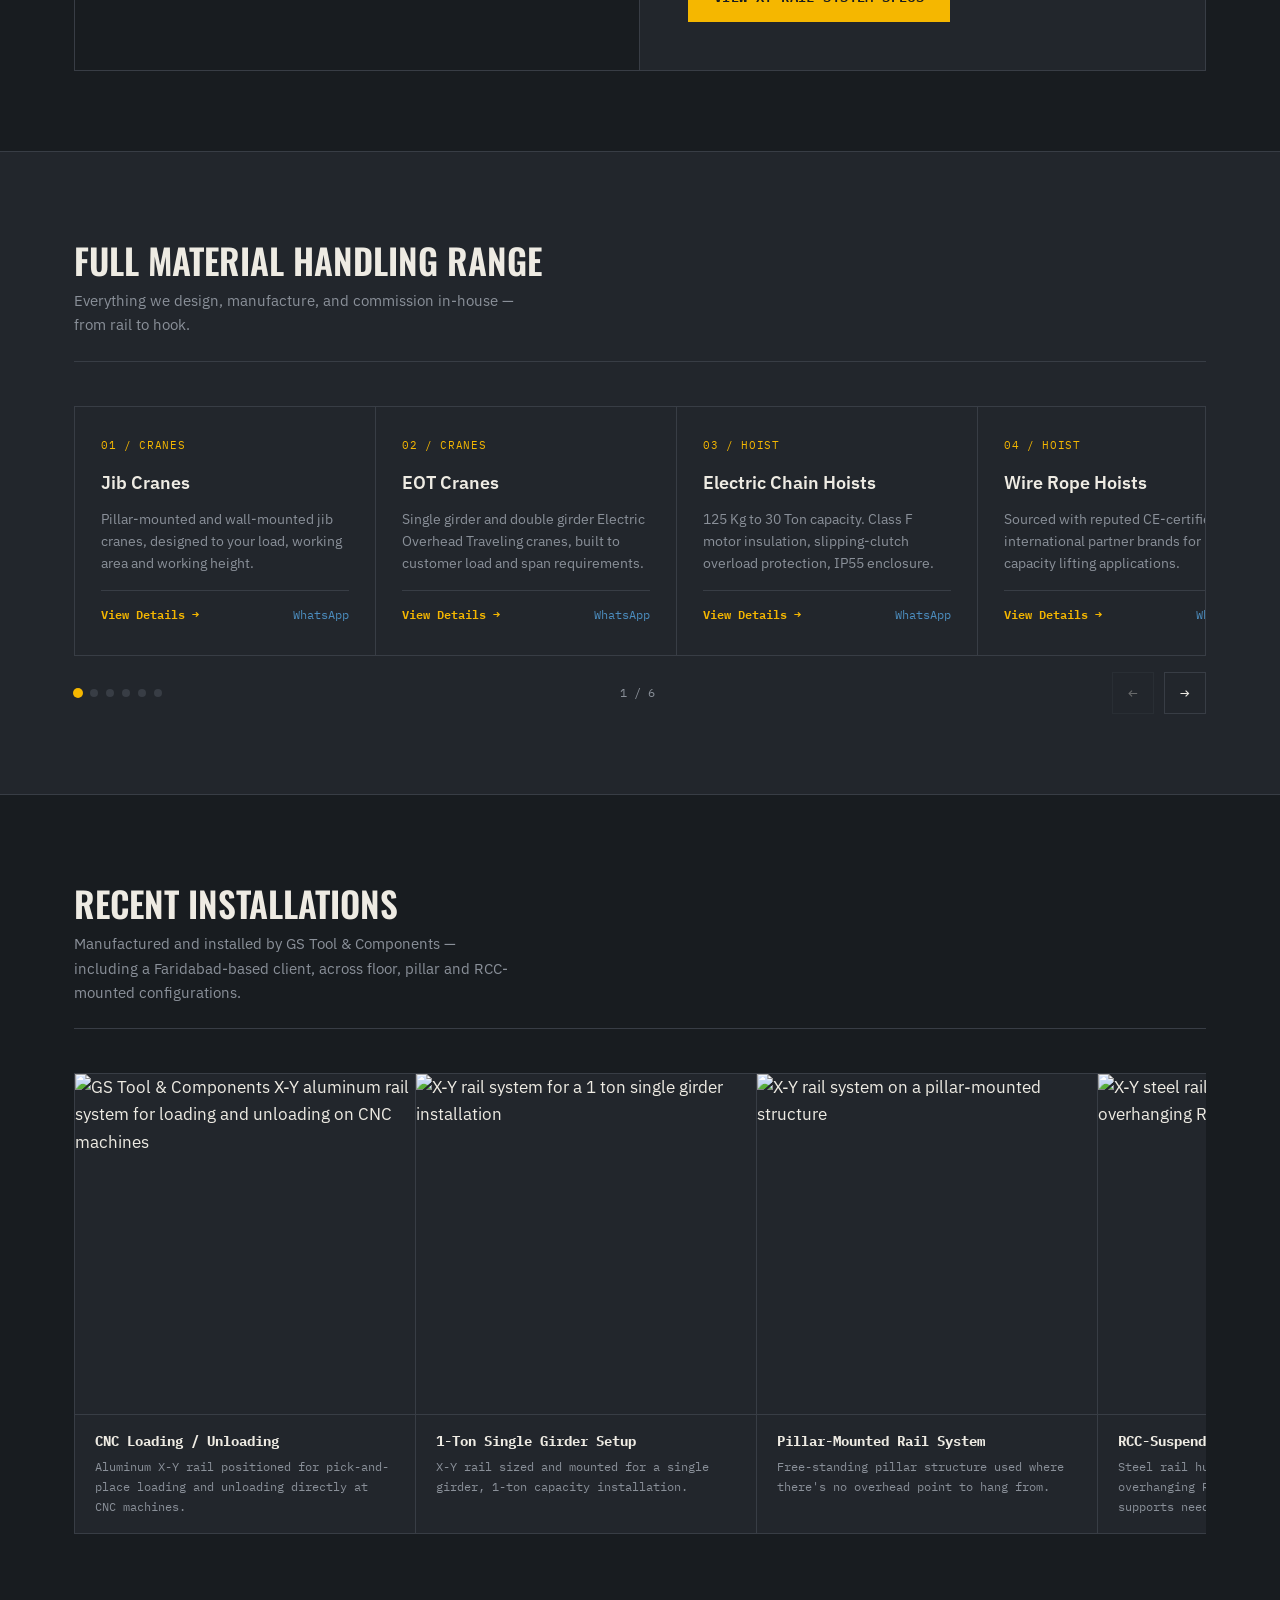
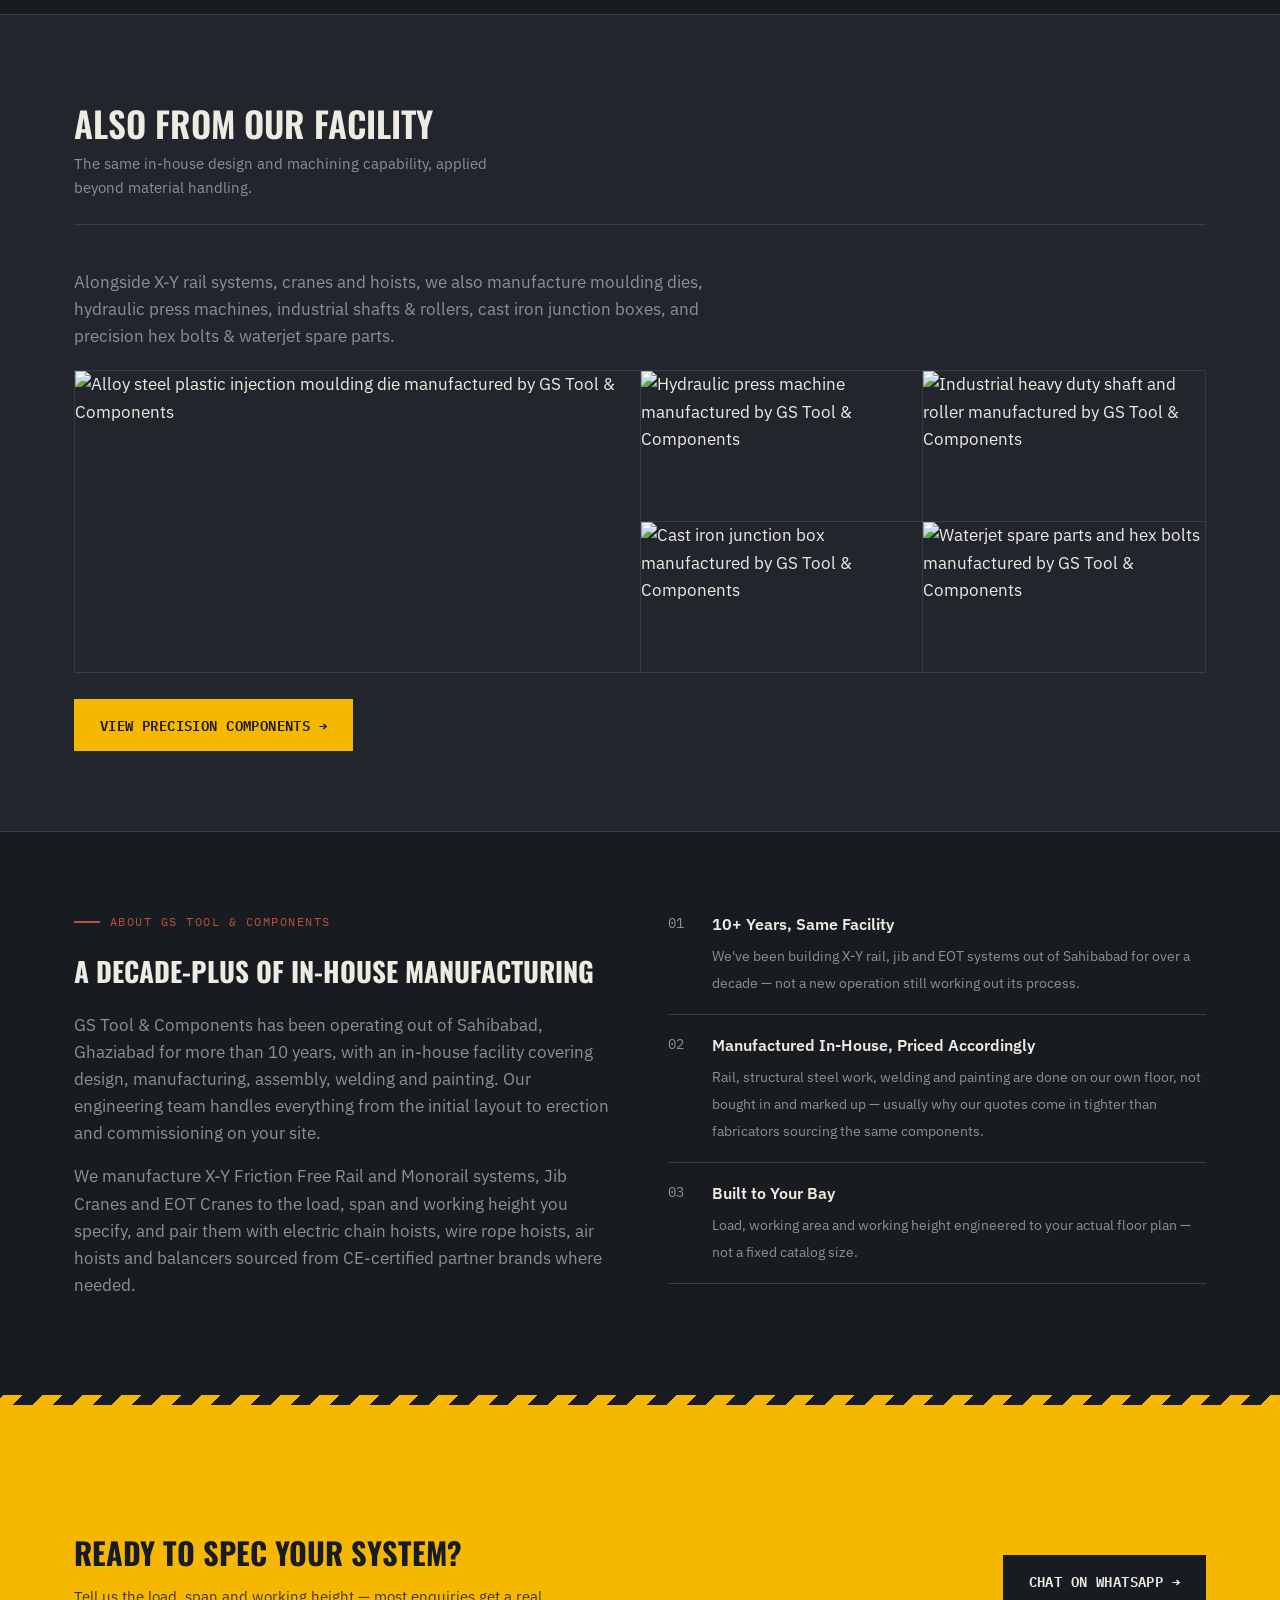
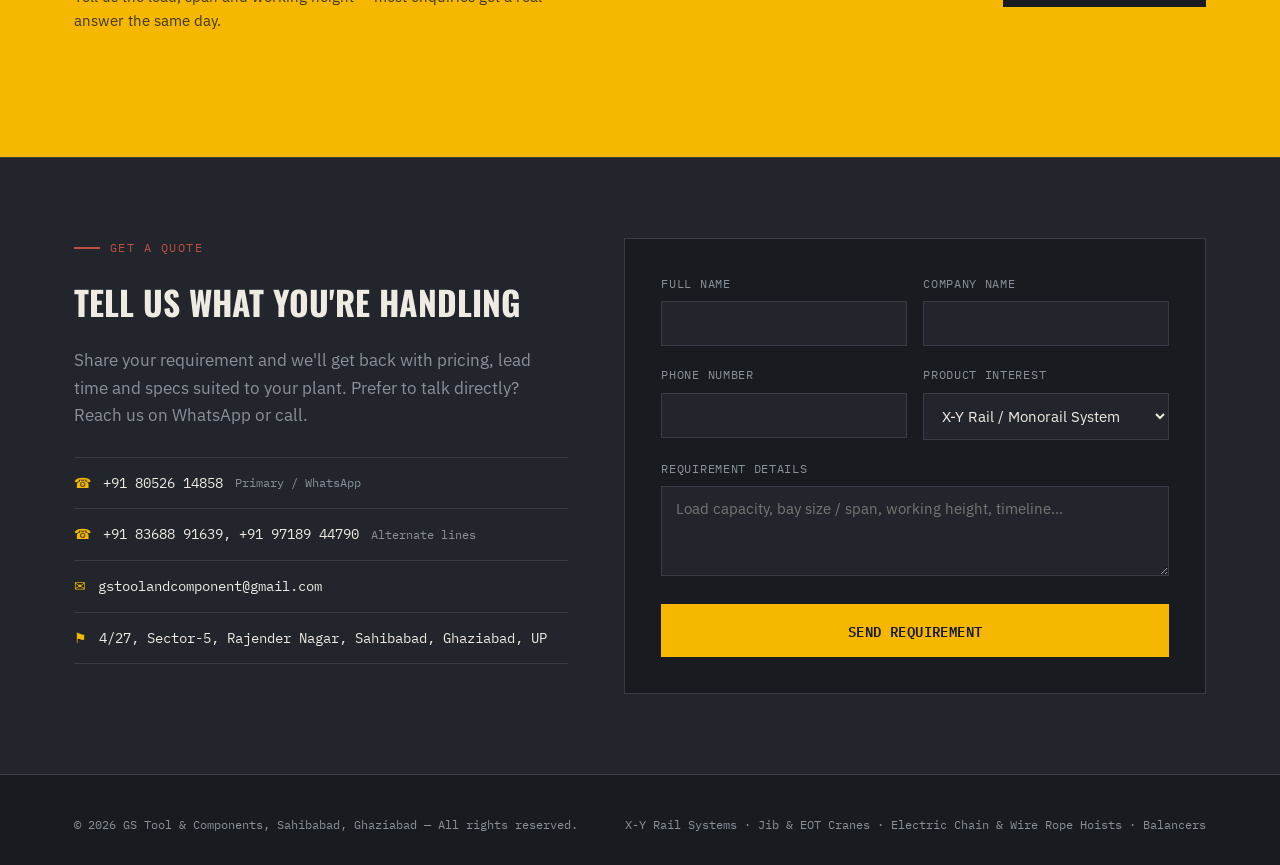
==== commit a3e28b59: "Homepage: show X-Y rail capacity up to 5 ton Co-Authored-By: Claude Opus 5.5 <noreply@anthropic.com>" ====
--- a/index.html
+++ b/index.html
@@ -117,7 +117,7 @@
             <tr><td>RA S0001</td><td>Steel</td><td>6.43 kg/m</td></tr>
             <tr><td>RA S0003</td><td>Steel</td><td>15.89 kg/m</td></tr>
           </table>
-          <div class="spec-note">Full model range and mounting options on the product page</div>
+          <div class="spec-note">Capacity up to 5 ton · full model range and mounting options on the product page</div>
           <a href="products/xy-rail-system.html" class="btn-primary" style="display:inline-block;">View XY Rail System Specs</a>
         </div>
       </div>
